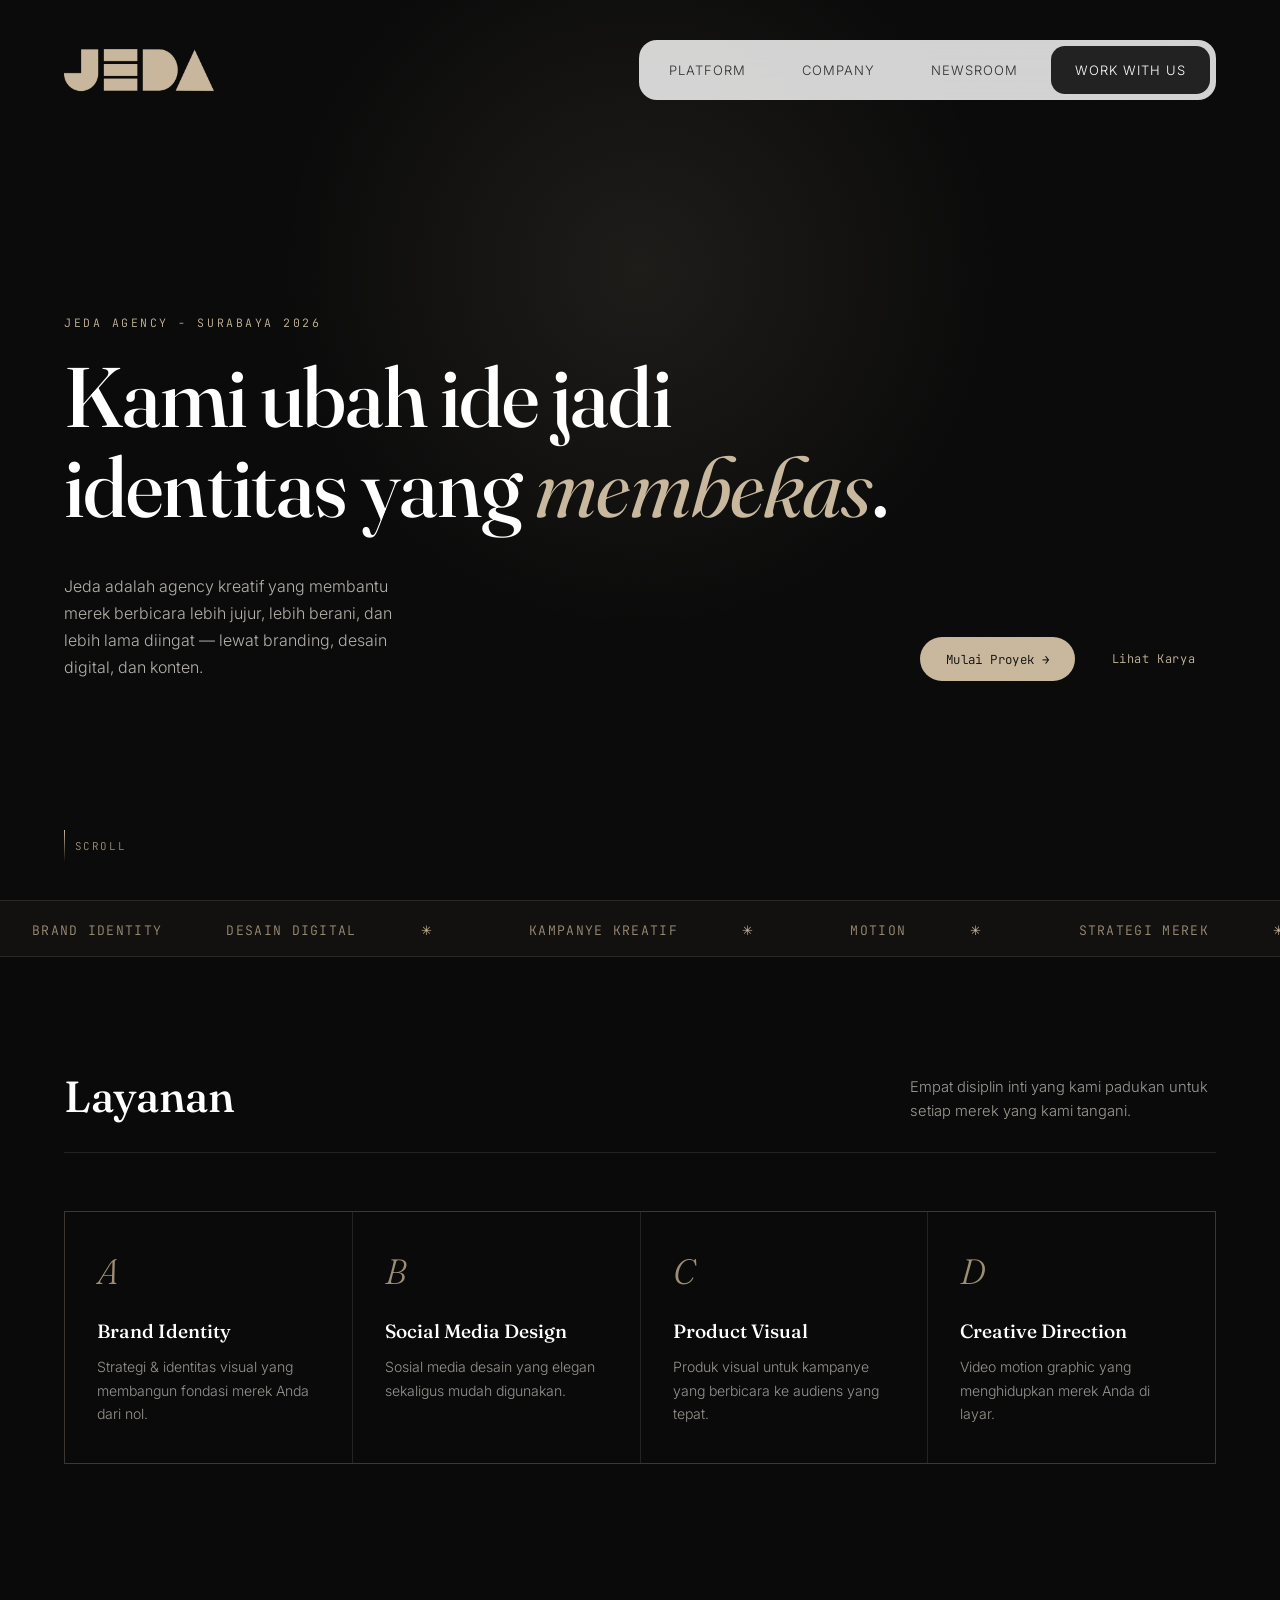
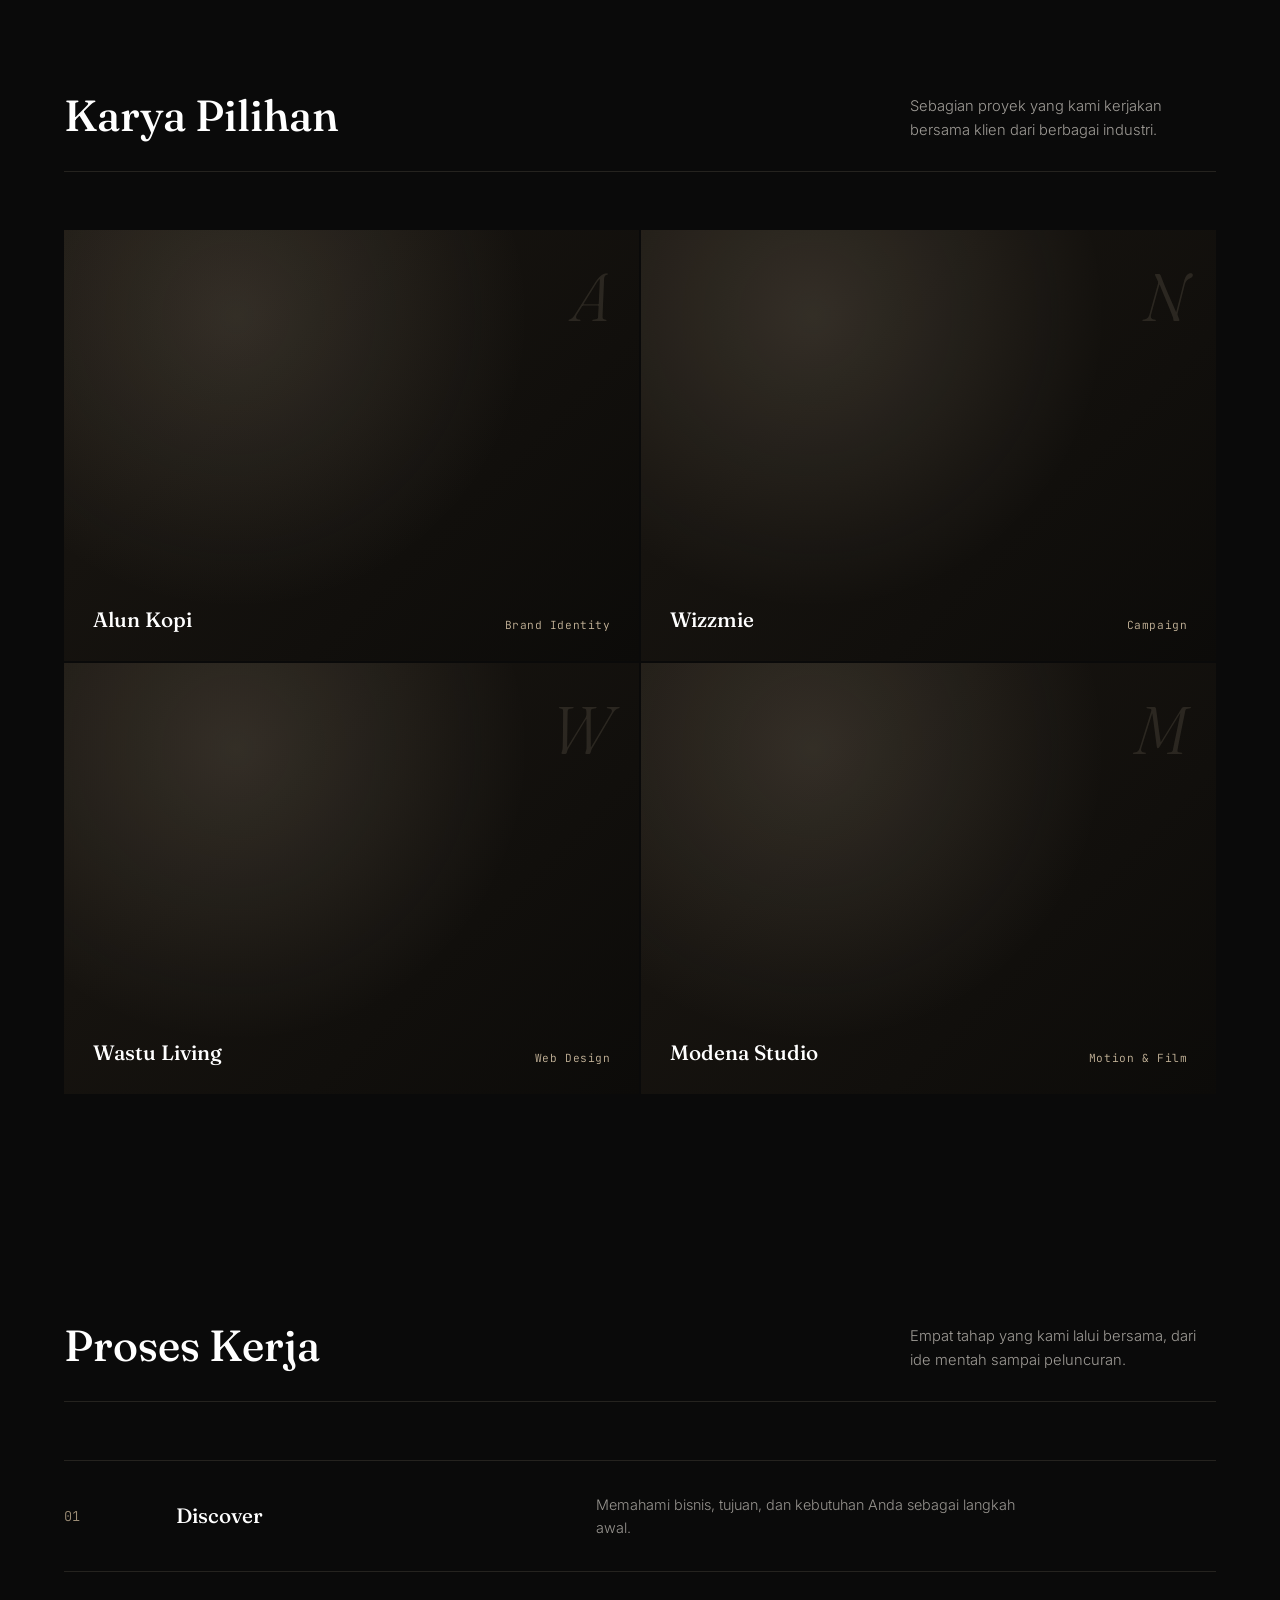
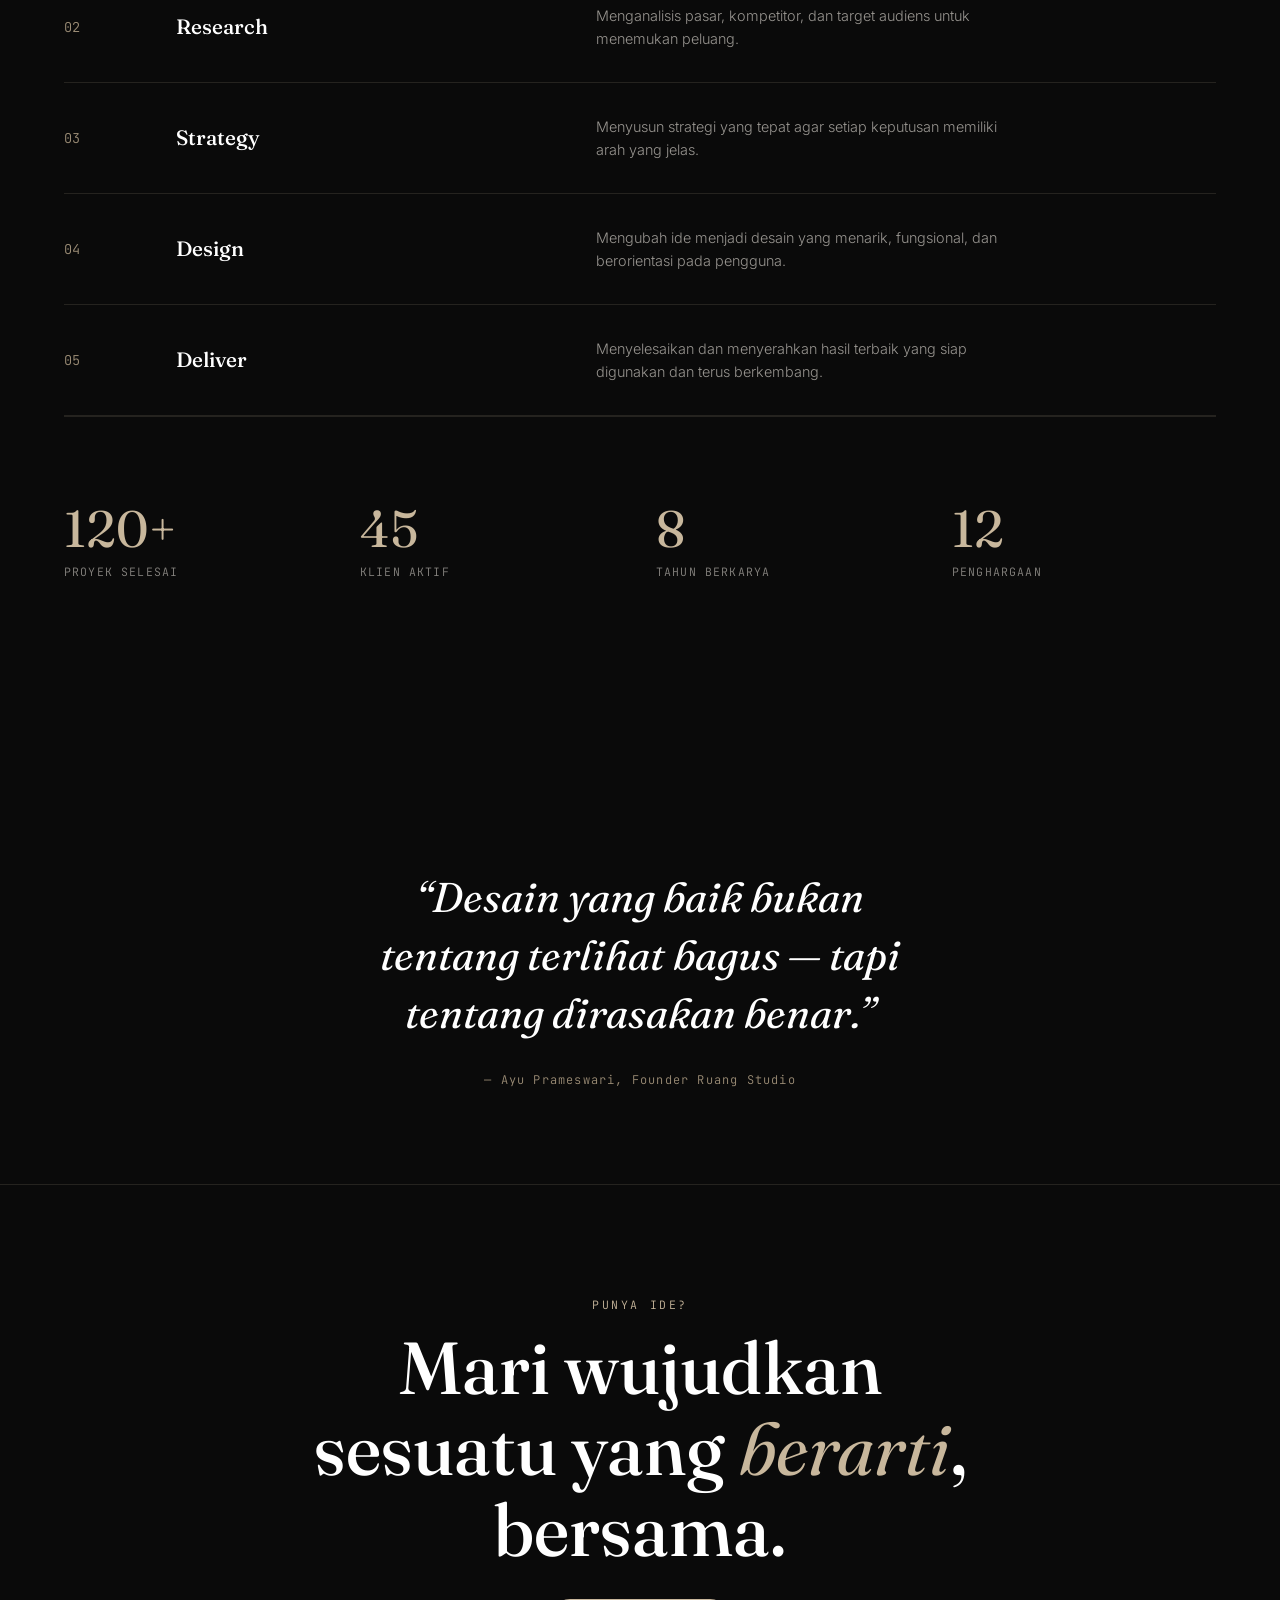
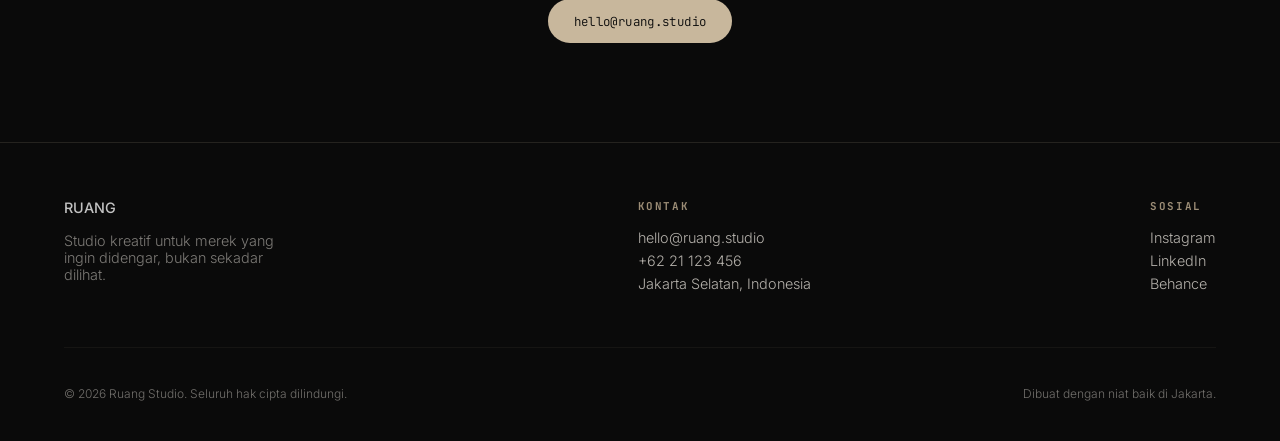
==== index.html @ 32dd59bb "mengubah dan menambahkan bagian proses kerja" ====
<!DOCTYPE html>
<html lang="id">
<head>
<meta charset="UTF-8">
<meta name="viewport" content="width=device-width, initial-scale=1.0">
<title>Jeda Agency</title>
<link rel="preconnect" href="https://fonts.googleapis.com">
<link rel="preconnect" href="https://fonts.gstatic.com" crossorigin>
<link href="https://fonts.googleapis.com/css2?family=Fraunces:ital,opsz,wght@0,9..144,300;0,9..144,400;0,9..144,500;0,9..144,600;1,9..144,400;1,9..144,500&family=Inter:wght@300;400;500;600&family=JetBrains+Mono:wght@400;500&display=swap" rel="stylesheet">
<link rel="stylesheet" href="style.css">
</head>
<body>

<svg class="grain" width="100%" height="100%">
  <filter id="noise">
    <feTurbulence type="fractalNoise" baseFrequency="0.85" numOctaves="2" stitchTiles="stitch"/>
  </filter>
  <rect width="100%" height="100%" filter="url(#noise)"/>
</svg>

<header class="header">

  <div class="container">
    <a href="#" class="logo">
        <img src="assets/logo/logo-jeda.png" alt="">
    </a>
    <nav class="navbar">
        <ul>
            <li><a href="#">Platform</a></li>
            <li><a href="#">Company</a></li>
            <li><a href="#">Newsroom</a></li>
            <li>
                <a href="#" class="btn-dark">
                    Work With Us
                </a>
            </li>
        </ul>
    </nav>
  </div>

</header>

<section class="hero" id="hero">
  <div class="spotlight" id="spotlight"></div>
  <div class="hero-inner">
    <div class="eyebrow">Jeda Agency - Surabaya 2026</div>
    <h1>Kami ubah ide jadi identitas yang <em>membekas</em>.</h1>
    <div class="hero-sub">
      <p>Jeda adalah agency kreatif yang membantu merek berbicara lebih jujur, lebih berani, dan lebih lama diingat — lewat branding, desain digital, dan konten.</p>
      <div class="hero-cta">
        <a href="#kontak" class="btn-solid">Mulai Proyek →</a>
        <a href="#karya" class="btn">Lihat Karya</a>
      </div>
    </div>
  </div>
  <div class="scroll-cue"><div class="bar"></div>SCROLL</div>
</section>

<div class="marquee-strip">
  <div class="marquee-track">
    <span>BRAND IDENTITY <span>DESAIN DIGITAL</span> <span>KAMPANYE KREATIF</span> <span>MOTION</span> <span>STRATEGI MEREK</span></span>
    <span>BRAND IDENTITY <span>DESAIN DIGITAL</span> <span>KAMPANYE KREATIF</span> <span>MOTION</span> <span>STRATEGI MEREK</span></span>
  </div>
</div>

<section id="layanan">
  <div class="section-head">
    <h2>Layanan</h2>
    <p>Empat disiplin inti yang kami padukan untuk setiap merek yang kami tangani.</p>
  </div>
  <div class="services-grid">
    <div class="service-card">
      <span class="service-letter">A</span>
      <h3>Brand Identity</h3>
      <p>Strategi & identitas visual yang membangun fondasi merek Anda dari nol.</p>
    </div>
    <div class="service-card">
      <span class="service-letter">B</span>
      <h3>Social Media Design</h3>
      <p>Sosial media desain yang elegan sekaligus mudah digunakan.</p>
    </div>
    <div class="service-card">
      <span class="service-letter">C</span>
      <h3>Product Visual</h3>
      <p>Produk visual untuk kampanye yang berbicara ke audiens yang tepat.</p>
    </div>
    <div class="service-card">
      <span class="service-letter">D</span>
      <h3>Creative Direction</h3>
      <p>Video motion graphic yang menghidupkan merek Anda di layar.</p>
    </div>
  </div>
</section>

<section id="karya">
  <div class="section-head">
    <h2>Karya Pilihan</h2>
    <p>Sebagian proyek yang kami kerjakan bersama klien dari berbagai industri.</p>
  </div>
  <div class="work-grid">
    <div class="work-card">
      <div class="tex"></div>
      <span class="glyph">A</span>
      <div class="work-meta"><h3>Alun Kopi</h3><span>Brand Identity</span></div>
    </div>
    <div class="work-card">
      <div class="tex"></div>
      <span class="glyph">N</span>
      <div class="work-meta"><h3>Wizzmie</h3><span>Campaign</span></div>
    </div>
    <div class="work-card">
      <div class="tex"></div>
      <span class="glyph">W</span>
      <div class="work-meta"><h3>Wastu Living</h3><span>Web Design</span></div>
    </div>
    <div class="work-card">
      <div class="tex"></div>
      <span class="glyph">M</span>
      <div class="work-meta"><h3>Modena Studio</h3><span>Motion & Film</span></div>
    </div>
  </div>
</section>

<section id="proses">
  <div class="section-head">
    <h2>Proses Kerja</h2>
    <p>Empat tahap yang kami lalui bersama, dari ide mentah sampai peluncuran.</p>
  </div>
  <div class="process-list">
    <div class="process-row">
      <div class="process-num">01</div>
      <h3>Discover</h3>
      <p>Memahami bisnis, tujuan, dan kebutuhan Anda sebagai langkah awal.</p>
    </div>
    <div class="process-row">
      <div class="process-num">02</div>
      <h3>Research</h3>
      <p>Menganalisis pasar, kompetitor, dan target audiens untuk menemukan peluang.</p>
    </div>
    <div class="process-row">
      <div class="process-num">03</div>
      <h3>Strategy</h3>
      <p>Menyusun strategi yang tepat agar setiap keputusan memiliki arah yang jelas.</p>
    </div>
    <div class="process-row">
      <div class="process-num">04</div>
      <h3>Design</h3>
      <p>Mengubah ide menjadi desain yang menarik, fungsional, dan berorientasi pada pengguna.</p>
    </div>
    <div class="process-row">
      <div class="process-num">05</div>
      <h3>Deliver</h3>
      <p>Menyelesaikan dan menyerahkan hasil terbaik yang siap digunakan dan terus berkembang.</p>
    </div>
  </div>
  <div class="stats">
    <div class="stat"><h4>120+</h4><span>Proyek Selesai</span></div>
    <div class="stat"><h4>45</h4><span>Klien Aktif</span></div>
    <div class="stat"><h4>8</h4><span>Tahun Berkarya</span></div>
    <div class="stat"><h4>12</h4><span>Penghargaan</span></div>
  </div>
</section>

<div class="quote">
  <blockquote>“Desain yang baik bukan tentang terlihat bagus — tapi tentang dirasakan benar.”</blockquote>
  <cite>— Ayu Prameswari, Founder Ruang Studio</cite>
</div>

<div class="cta-block" id="kontak">
  <div class="eyebrow">Punya Ide?</div>
  <h2>Mari wujudkan sesuatu yang <em>berarti</em>, bersama.</h2>
  <a href="mailto:hello@ruang.studio" class="btn-solid">hello@ruang.studio</a>
</div>

<footer>
  <div class="footer-col">
    <a href="#" class="logo" style="margin-bottom:1rem;">RUANG</a>
    <p style="opacity:0.5;max-width:26ch;">Studio kreatif untuk merek yang ingin didengar, bukan sekadar dilihat.</p>
  </div>
  <div class="footer-col">
    <h5>Kontak</h5>
    <a href="mailto:hello@ruang.studio">hello@ruang.studio</a>
    <a href="tel:+6221123456">+62 21 123 456</a>
    <p>Jakarta Selatan, Indonesia</p>
  </div>
  <div class="footer-col">
    <h5>Sosial</h5>
    <a href="#">Instagram</a>
    <a href="#">LinkedIn</a>
    <a href="#">Behance</a>
  </div>
  <div class="footer-bottom">
    <span>© 2026 Ruang Studio. Seluruh hak cipta dilindungi.</span>
    <span>Dibuat dengan niat baik di Jakarta.</span>
  </div>
</footer>

<script src="script.js"></script>
</body>
</html>
---- style.css ----
:root{
  --black:#0A0A0A;
  --black-soft:#131110;
  --black-card:#17140f;
  --white:#FFFFFF;
  --cream:#EDE8E0;
  --tan:#C8B79C;
  --tan-dim:#9c8d76;
  --line: rgba(200,183,156,0.14);
}
*{margin:0;padding:0;box-sizing:border-box;}
html{scroll-behavior:smooth;}
body{
  background:var(--black);
  color:var(--cream);
  font-family:'Inter',sans-serif;
  font-weight:300;
  overflow-x:hidden;
  cursor:default;
}
::selection{background:var(--tan);color:var(--black);}

.eyebrow{
  font-family:'JetBrains Mono',monospace;
  font-size:0.72rem;
  letter-spacing:0.22em;
  text-transform:uppercase;
  color:var(--tan);
}
em{
  font-family:'Fraunces',serif;
  font-style:italic;
  font-weight:400;
  color:var(--tan);
}
a{color:inherit;text-decoration:none;}
img,svg{display:block;}

/* grain overlay */
.grain{
  position:fixed;inset:0;
  z-index:200;
  pointer-events:none;
  opacity:0.05;
  mix-blend-mode:overlay;
}

/* NAV */
.header{
    width: 100%;
    height: 90px;
    display:flex;
    position:fixed;
    top:25px;
    left:0;
    right:0;
    justify-content:space-between;
    align-items:center;
    z-index:999;

    transition: all .3s ease;
}

.header.scrolled{
  background: rgba(15, 15, 15, 0.35);

  backdrop-filter: blur(20px);
  -webkit-backdrop-filter: blur(20px);

  border: 1px solid rgba(255, 255, 255, .08);

  box-shadow: 0 10px 40px rgba(0, 0, 0, .25);

  border-radius: 20px;
}

.container {
  width: 90%;
  max-width: 1500px;
  margin: auto;
  display: flex;
  justify-content: space-between;
  align-items: center;
}

.logo{

    display:flex;

    align-items:center;

    gap:12px;

    color:white;

    font-size:28px;

    font-weight:500;
} 

.logo img{
  width: 150px;
  height: auto;
  object-fit: contain;
  display: block;
}

.navbar{
    background:rgba(255,255,255,.82);
    backdrop-filter:blur(18px);
    border-radius:18px;
    padding:6px;
}

.navbar ul{
    display:flex;
    align-items:center;
    gap:8px;
    list-style:none;

}

.navbar a{

    display:block;

    padding:16px 24px;

    color:#2f2f2f;

    font-size:13px;

    text-transform:uppercase;

    letter-spacing:.08em;

    border-radius:14px;

    transition:.35s;

}

.navbar a:hover{

    background:rgba(0,0,0,.05);

}

.logo .mark{
  width:20px;height:20px;
  transition:transform 0.6s cubic-bezier(.2,.9,.2,1);
}
.logo:hover .mark{transform:rotate(135deg);}


.btn{
  font-family:'JetBrains Mono',monospace;
  font-size:0.75rem;
  letter-spacing:0.05em;
  color:var(--tan);
  padding:0.7rem 1.3rem;
  border-radius:100px;
  transition:all 0.35s ease;
  white-space:nowrap;
  display:inline-block;
}
.btn:hover{
  background:var(--tan);
  color:var(--black);
  border-color:var(--tan);
}
.menu-toggle{display:none;}

.btn-dark{

    background:#222;

    color:white !important;

    padding:16px 28px;

}

.btn-dark:hover{

    background:#000;

}

/* HERO */
.hero{
  position:relative;
  min-height:100vh;
  display:flex;
  flex-direction:column;
  justify-content:center;
  padding:10rem clamp(1.5rem,5vw,4rem) 4rem;
  overflow:hidden;
}
.spotlight{
  position:absolute;inset:0;
  pointer-events:none;
  background:radial-gradient(600px circle at var(--x,50%) var(--y,30%), rgba(200,183,156,0.10), transparent 60%);
  transition:background 0.15s ease-out;
  z-index:0;
}
.hero-inner{position:relative;z-index:1;max-width:1200px;}
.hero h1{
  font-family:'Fraunces',serif;
  font-weight:500;
  font-size:clamp(2.6rem,6.6vw,5.6rem);
  line-height:1.06;
  color:var(--white);
  max-width:16ch;
  letter-spacing:-0.01em;
  margin-top:1.4rem;
}
.hero-sub{
  display:flex;
  justify-content:space-between;
  align-items:flex-end;
  gap:3rem;
  margin-top:2.6rem;
  max-width:1200px;
  flex-wrap:wrap;
}
.hero-sub p{
  max-width:34ch;
  font-size:1rem;
  line-height:1.7;
  color:var(--cream);
  opacity:0.75;
}
.hero-cta{
  display:flex;gap:1rem;flex-shrink:0;
  align-items:center;
}
.btn-solid{
  font-family:'JetBrains Mono',monospace;
  font-size:0.78rem;
  background:var(--tan);
  color:var(--black);
  padding:0.85rem 1.6rem;
  border-radius:100px;
  letter-spacing:0.03em;
  transition:transform 0.3s ease, background 0.3s ease;
}
.btn-solid:hover{transform:translateY(-2px);background:var(--white);}
.scroll-cue{
  position:absolute;
  bottom:2.4rem;left:clamp(1.5rem,5vw,4rem);
  display:flex;align-items:center;gap:0.6rem;
  font-family:'JetBrains Mono',monospace;
  font-size:0.68rem;
  letter-spacing:0.15em;
  color:var(--tan-dim);
  z-index:1;
}
.scroll-cue .bar{
  width:1px;height:32px;
  background:linear-gradient(to bottom, var(--tan), transparent);
  animation:pulse 2s ease-in-out infinite;
}
@keyframes pulse{0%,100%{opacity:0.3;}50%{opacity:1;}}

/* MARQUEE */
.marquee-strip{
  border-top:1px solid var(--line);
  border-bottom:1px solid var(--line);
  padding:1.1rem 0;
  overflow:hidden;
  white-space:nowrap;
  background:var(--black-soft);
}
.marquee-track{
  display:inline-flex;
  animation:scroll 32s linear infinite;
}
.marquee-track span{
  font-family:'JetBrains Mono',monospace;
  font-size:0.82rem;
  letter-spacing:0.1em;
  color:var(--tan-dim);
  padding:0 2rem;
  display:flex;align-items:center;gap:2rem;
}
.marquee-track span::after{content:'✳';color:var(--tan);margin-left:2rem;}
@keyframes scroll{
  from{transform:translateX(0);}
  to{transform:translateX(-50%);}
}

/* SECTION SHELL */
section{
  padding:7rem clamp(1.5rem,5vw,4rem);
  max-width:1400px;
  margin:0 auto;
}
.section-head{
  display:flex;
  justify-content:space-between;
  align-items:flex-end;
  gap:2rem;
  margin-bottom:3.6rem;
  flex-wrap:wrap;
  border-bottom:1px solid var(--line);
  padding-bottom:1.8rem;
}
.section-head h2{
  font-family:'Fraunces',serif;
  font-weight:500;
  font-size:clamp(1.9rem,3.4vw,2.8rem);
  color:var(--white);
}
.section-head p{
  max-width:34ch;
  font-size:0.92rem;
  line-height:1.6;
  opacity:0.65;
}

/* SERVICES */
.services-grid{
  display:grid;
  grid-template-columns:repeat(4,1fr);
  gap:1px;
  background:var(--line);
  border:1px solid var(--line);
}
.service-card{
  background:var(--black);
  padding:2.4rem 2rem;
  transition:background 0.4s ease;
  position:relative;
}
.service-card:hover{background:var(--black-card);}
.service-letter{
  font-family:'Fraunces',serif;
  font-style:italic;
  font-size:2.2rem;
  color:var(--tan-dim);
  margin-bottom:1.6rem;
  display:block;
}
.service-card h3{
  font-family:'Fraunces',serif;
  font-weight:500;
  font-size:1.2rem;
  color:var(--white);
  margin-bottom:0.8rem;
}
.service-card p{
  font-size:0.88rem;
  line-height:1.65;
  opacity:0.62;
}

/* WORK */
.work-grid{
  display:grid;
  grid-template-columns:repeat(2,1fr);
  gap:1.6px;
}
.work-card{
  position:relative;
  aspect-ratio:4/3;
  overflow:hidden;
  background:var(--black-card);
  display:flex;
  align-items:flex-end;
  padding:1.8rem;
  isolation:isolate;
}
.work-card .tex{
  position:absolute;inset:0;
  background:
    radial-gradient(circle at 30% 20%, rgba(200,183,156,0.16), transparent 55%),
    linear-gradient(135deg, #1b1712, #0c0b09);
  transition:transform 0.7s cubic-bezier(.2,.9,.2,1);
  z-index:-1;
}
.work-card:hover .tex{transform:scale(1.06);}
.work-card .glyph{
  position:absolute;
  top:1.6rem;right:1.8rem;
  font-family:'Fraunces',serif;
  font-style:italic;
  font-size:4.2rem;
  color:rgba(200,183,156,0.14);
  z-index:-1;
}
.work-meta{
  display:flex;
  justify-content:space-between;
  align-items:flex-end;
  width:100%;
}
.work-meta h3{
  font-family:'Fraunces',serif;
  font-weight:500;
  font-size:1.3rem;
  color:var(--white);
}
.work-meta span{
  font-family:'JetBrains Mono',monospace;
  font-size:0.7rem;
  color:var(--tan);
  letter-spacing:0.05em;
}

/* PROCESS */
.process-list{
  display:flex;
  flex-direction:column;
}
.process-row{
  display:grid;
  grid-template-columns:80px 1fr 1.6fr;
  gap:2rem;
  align-items:center;
  padding:2rem 0;
  border-bottom:1px solid var(--line);
  transition:padding-left 0.4s ease;
}
.process-row:hover{padding-left:0.8rem;}
.process-row:first-child{border-top:1px solid var(--line);}
.process-num{
  font-family:'JetBrains Mono',monospace;
  color:var(--tan-dim);
  font-size:0.85rem;
}
.process-row h3{
  font-family:'Fraunces',serif;
  font-weight:500;
  font-size:1.3rem;
  color:var(--white);
}
.process-row p{
  font-size:0.9rem;
  line-height:1.6;
  opacity:0.62;
  max-width:48ch;
}

/* STATS */
.stats{
  display:grid;
  grid-template-columns:repeat(4,1fr);
  gap:2rem;
  padding-top:5rem;
  padding-bottom:5rem;
  border-top:1px solid var(--line);
}
.stat h4{
  font-family:'Fraunces',serif;
  font-size:clamp(2.2rem,4vw,3.2rem);
  color:var(--tan);
  font-weight:400;
}
.stat span{
  font-family:'JetBrains Mono',monospace;
  font-size:0.72rem;
  letter-spacing:0.1em;
  text-transform:uppercase;
  opacity:0.55;
}

/* QUOTE */
.quote{
  text-align:center;
  padding:6rem clamp(1.5rem,5vw,4rem);
}
.quote blockquote{
  font-family:'Fraunces',serif;
  font-style:italic;
  font-weight:400;
  font-size:clamp(1.6rem,3.4vw,2.6rem);
  line-height:1.4;
  color:var(--white);
  max-width:22ch;
  margin:0 auto 1.6rem;
}
.quote cite{
  font-family:'JetBrains Mono',monospace;
  font-style:normal;
  font-size:0.75rem;
  letter-spacing:0.1em;
  color:var(--tan-dim);
}

/* CTA FOOTER */
.cta-block{
  text-align:center;
  padding:7rem clamp(1.5rem,5vw,4rem);
  border-top:1px solid var(--line);
  border-bottom:1px solid var(--line);
}
.cta-block h2{
  font-family:'Fraunces',serif;
  font-weight:500;
  font-size:clamp(2.4rem,6vw,4.6rem);
  color:var(--white);
  line-height:1.1;
  max-width:16ch;
  margin:1rem auto 2.4rem;
}

footer{
  padding:3.5rem clamp(1.5rem,5vw,4rem) 2.5rem;
  display:flex;
  justify-content:space-between;
  align-items:flex-start;
  flex-wrap:wrap;
  gap:2rem;
}
.footer-col h5{
  font-family:'JetBrains Mono',monospace;
  font-size:0.68rem;
  letter-spacing:0.15em;
  text-transform:uppercase;
  color:var(--tan-dim);
  margin-bottom:1rem;
}
.footer-col p, .footer-col a{
  font-size:0.9rem;
  opacity:0.75;
  display:block;
  margin-bottom:0.4rem;
}
.footer-col a:hover{opacity:1;color:var(--tan);}
.footer-bottom{
  width:100%;
  display:flex;
  justify-content:space-between;
  padding-top:2.4rem;
  margin-top:1rem;
  border-top:1px solid var(--line);
  font-size:0.75rem;
  opacity:0.45;
  flex-wrap:wrap;
  gap:1rem;
}

@media (max-width:900px){
  .services-grid{grid-template-columns:repeat(2,1fr);}
  .work-grid{grid-template-columns:1fr;}
  .stats{grid-template-columns:repeat(2,1fr);row-gap:2.4rem;}
  .process-row{grid-template-columns:50px 1fr;}
  .process-row p{grid-column:1/-1;}
}
@media (max-width:700px){
  nav ul{display:none;}
  .services-grid{grid-template-columns:1fr;}
  .hero-sub{flex-direction:column;align-items:flex-start;}
}

@media (prefers-reduced-motion: reduce){
  *{animation:none !important; transition:none !important;}
}

:focus-visible{
  outline:2px solid var(--tan);
  outline-offset:3px;
}
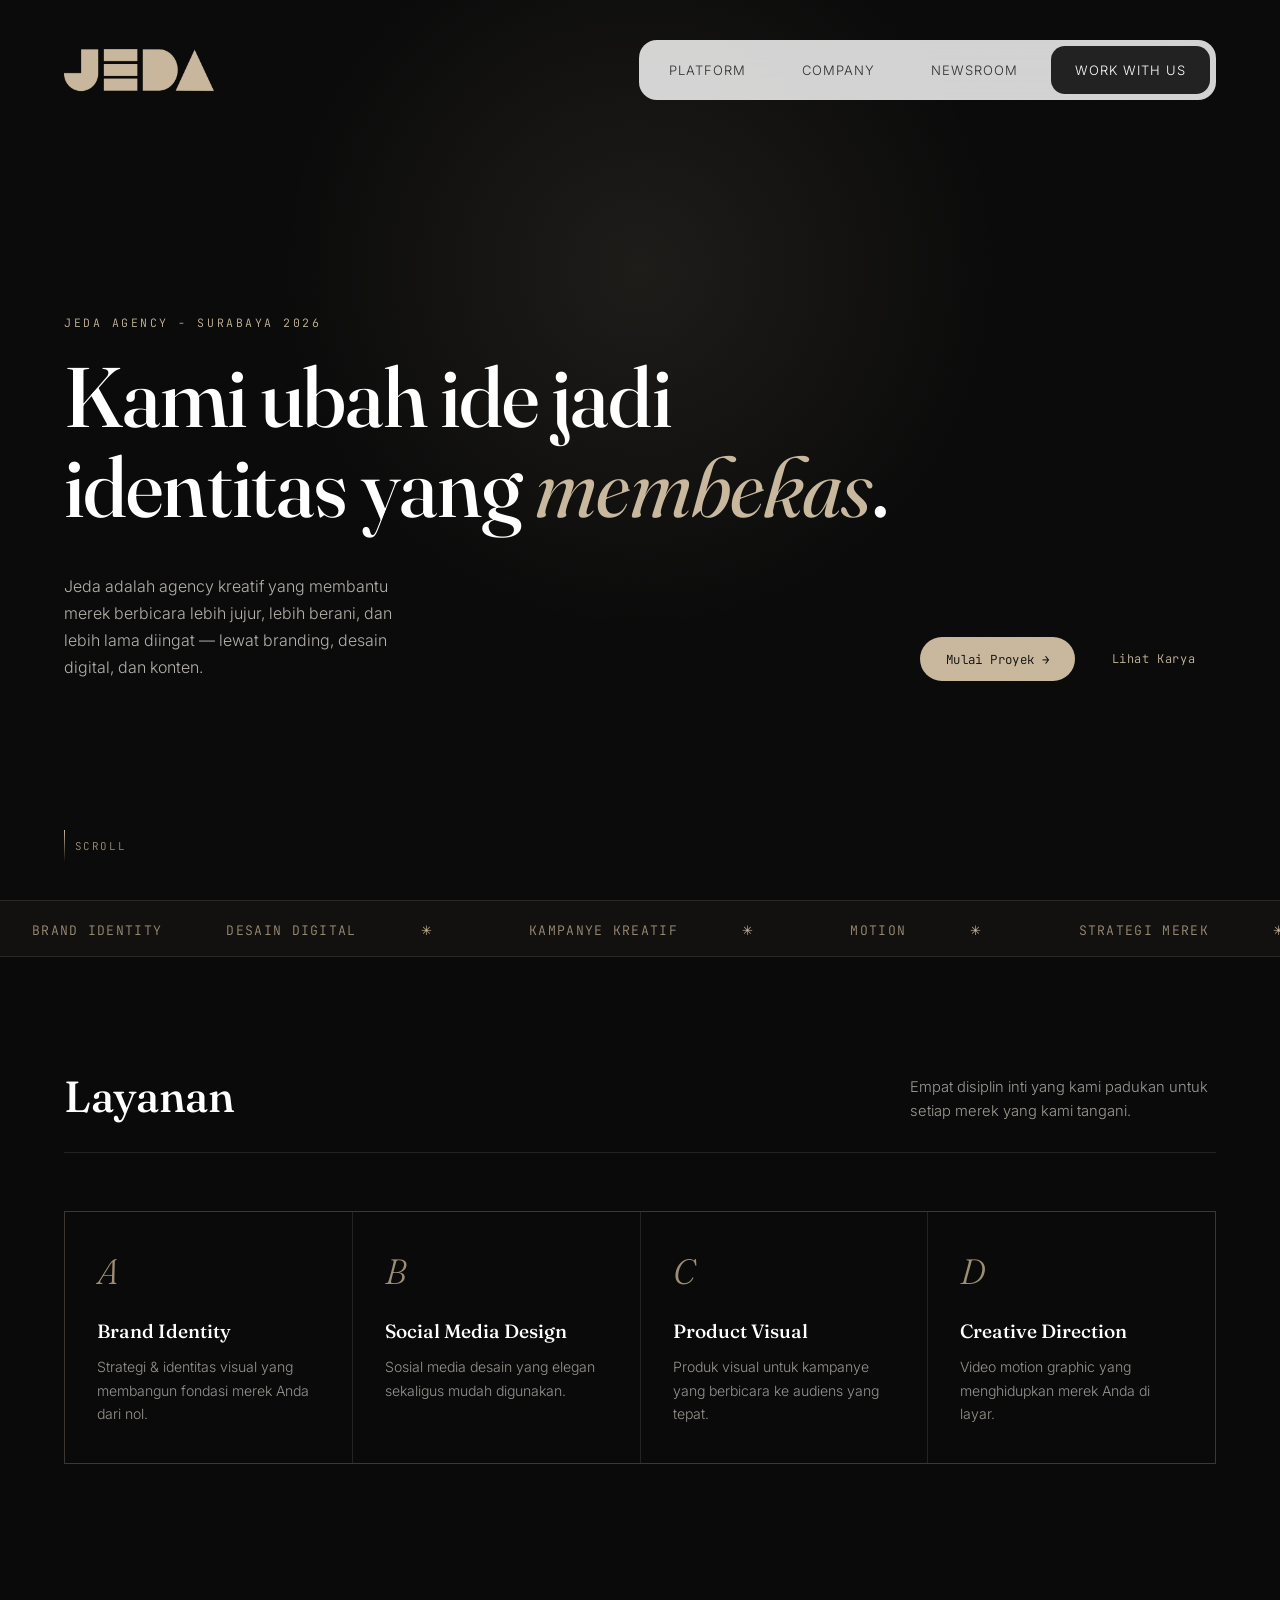
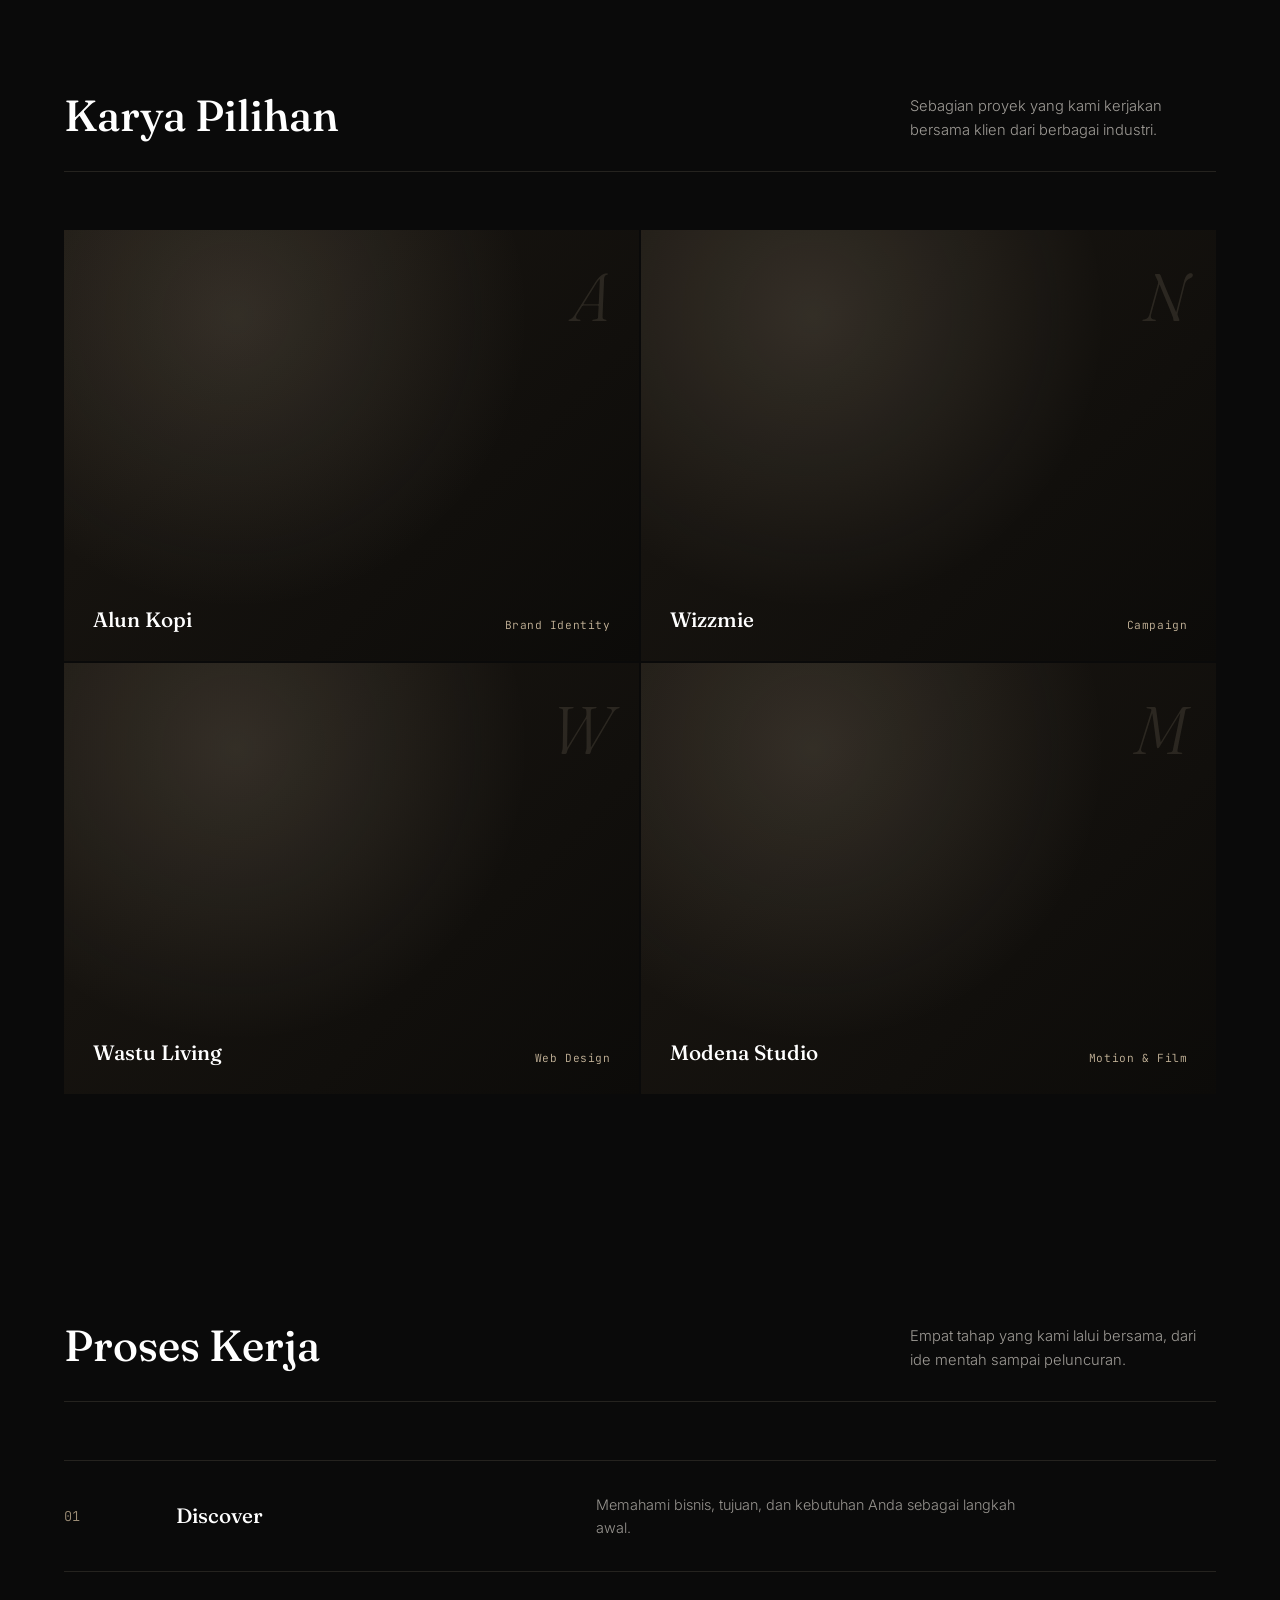
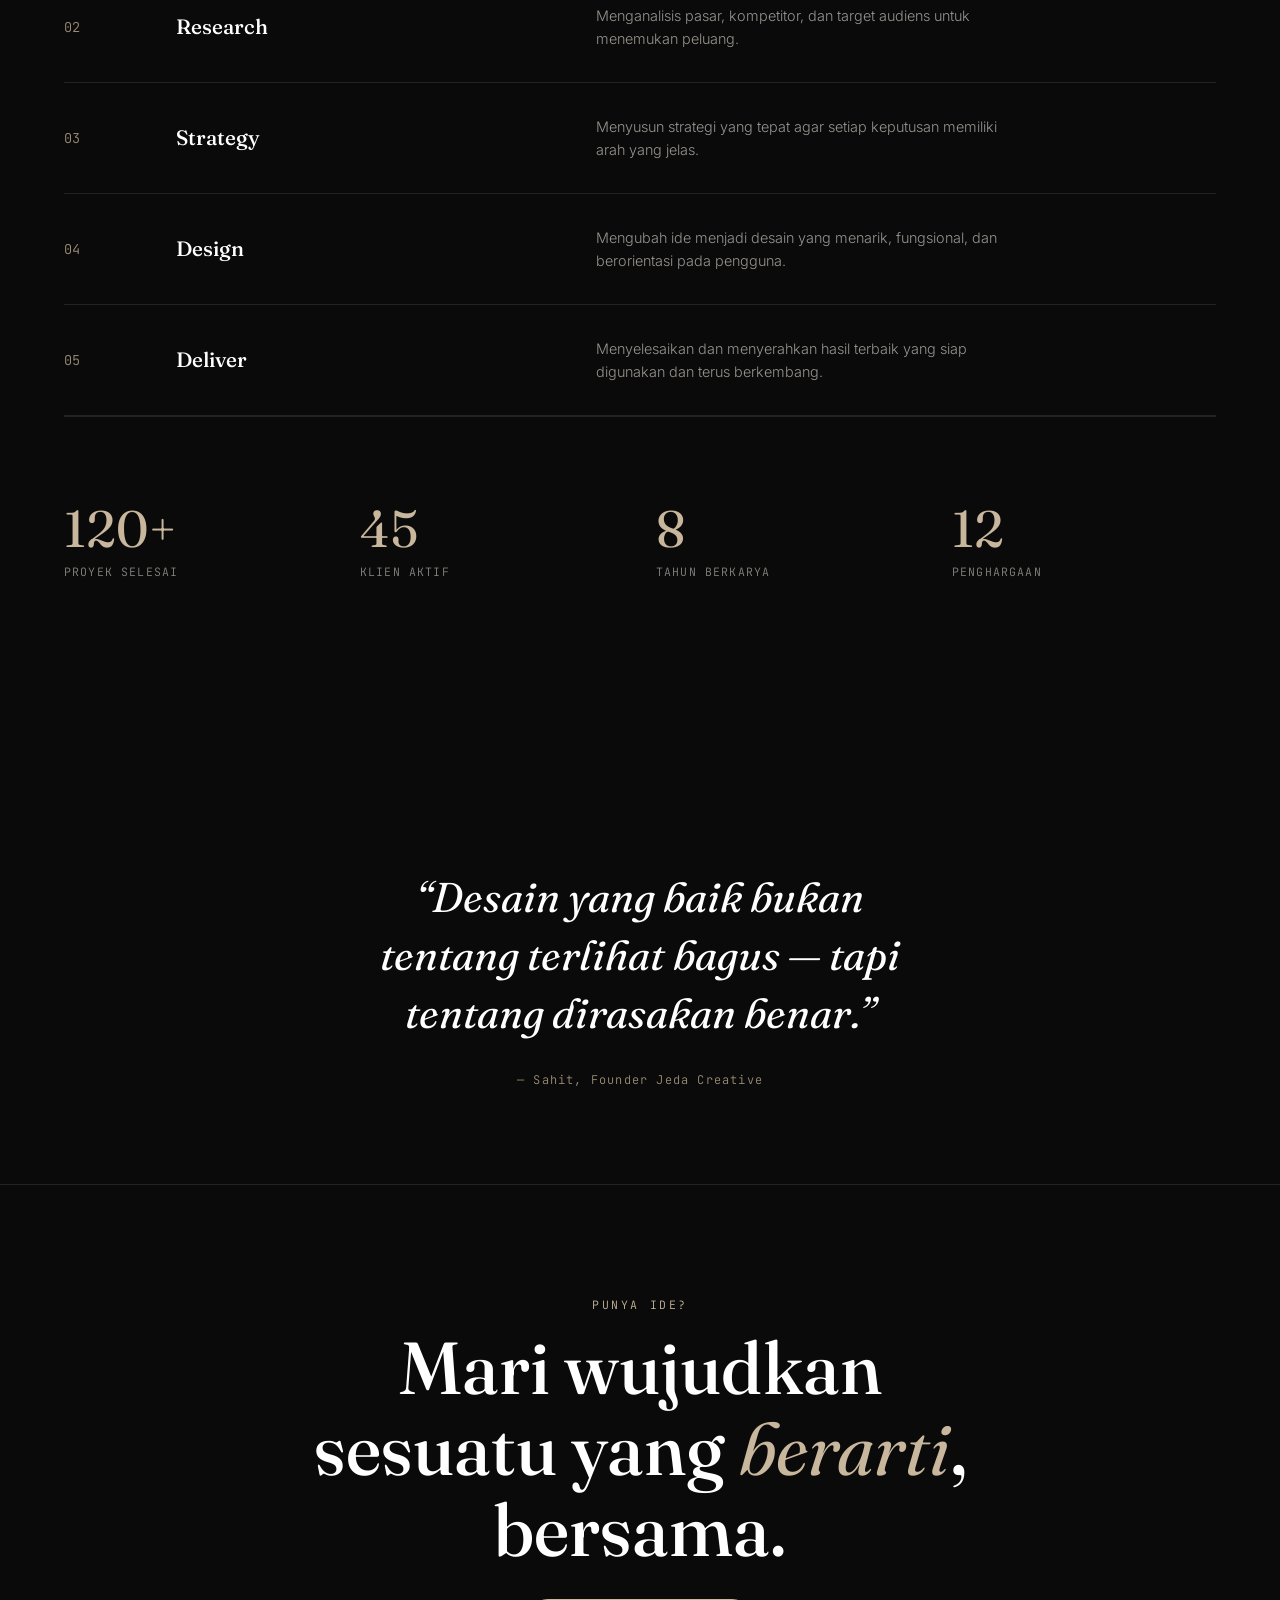
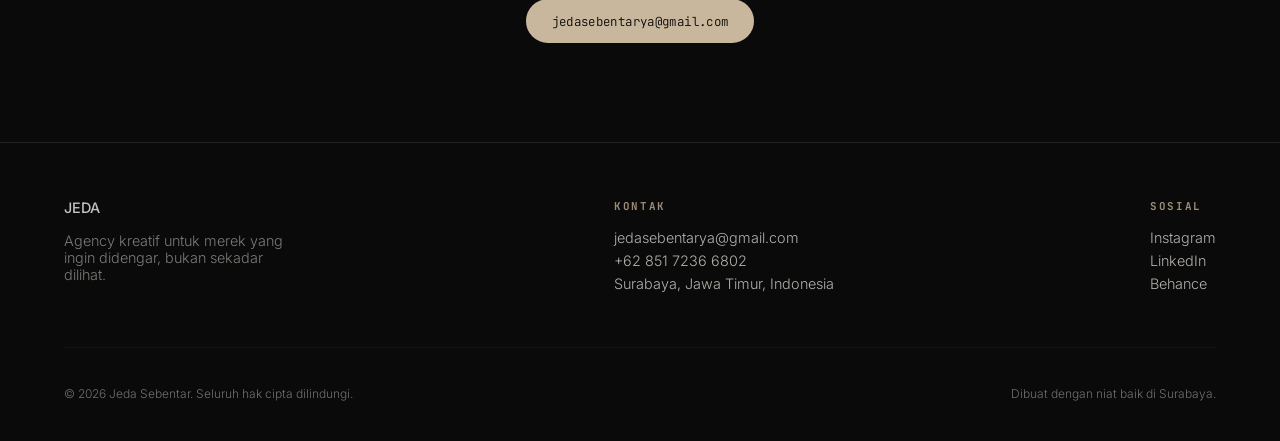
==== commit 1e622230: "mengubah bagian footer (penambahan nomor dan email dna ig)" ====
--- a/index.html
+++ b/index.html
@@ -18,6 +18,7 @@
   <rect width="100%" height="100%" filter="url(#noise)"/>
 </svg>
 
+<!-- ================= HEADER ================= -->
 <header class="header">
 
   <div class="container">
@@ -40,6 +41,7 @@
 
 </header>
 
+<!-- ================= HERO ================= -->
 <section class="hero" id="hero">
   <div class="spotlight" id="spotlight"></div>
   <div class="hero-inner">
@@ -163,35 +165,36 @@
 
 <div class="quote">
   <blockquote>“Desain yang baik bukan tentang terlihat bagus — tapi tentang dirasakan benar.”</blockquote>
-  <cite>— Ayu Prameswari, Founder Ruang Studio</cite>
+  <cite>— Sahit, Founder Jeda Creative</cite>
 </div>
 
 <div class="cta-block" id="kontak">
   <div class="eyebrow">Punya Ide?</div>
   <h2>Mari wujudkan sesuatu yang <em>berarti</em>, bersama.</h2>
-  <a href="mailto:hello@ruang.studio" class="btn-solid">hello@ruang.studio</a>
+  <a href="mailto:jedasebentarya@gmail.com" class="btn-solid">jedasebentarya@gmail.com</a>
 </div>
 
+<!-- ================= FOOTER ================= -->
 <footer>
   <div class="footer-col">
-    <a href="#" class="logo" style="margin-bottom:1rem;">RUANG</a>
-    <p style="opacity:0.5;max-width:26ch;">Studio kreatif untuk merek yang ingin didengar, bukan sekadar dilihat.</p>
+    <a href="#" class="logo" style="margin-bottom:1rem;">JEDA</a>
+    <p style="opacity:0.5;max-width:26ch;">Agency kreatif untuk merek yang ingin didengar, bukan sekadar dilihat.</p>
   </div>
   <div class="footer-col">
     <h5>Kontak</h5>
-    <a href="mailto:hello@ruang.studio">hello@ruang.studio</a>
-    <a href="tel:+6221123456">+62 21 123 456</a>
-    <p>Jakarta Selatan, Indonesia</p>
+    <a href="mailto:jedasebentarya@gmail.com">jedasebentarya@gmail.com</a>
+    <a href="https://wa.me/6281234567890?text=Halo%20Jeda%20Agency,%20saya%20ingin%20berkonsultasi." target="_blank" rel="noopener noreferrer">+62 851 7236 6802</a>
+    <p>Surabaya, Jawa Timur, Indonesia</p>
   </div>
   <div class="footer-col">
     <h5>Sosial</h5>
-    <a href="#">Instagram</a>
+    <a href="https://www.instagram.com/jedasebentar._/" target="_blank">Instagram</a>
     <a href="#">LinkedIn</a>
     <a href="#">Behance</a>
   </div>
   <div class="footer-bottom">
-    <span>© 2026 Ruang Studio. Seluruh hak cipta dilindungi.</span>
-    <span>Dibuat dengan niat baik di Jakarta.</span>
+    <span>© 2026 Jeda Sebentar. Seluruh hak cipta dilindungi.</span>
+    <span>Dibuat dengan niat baik di Surabaya.</span>
   </div>
 </footer>
 
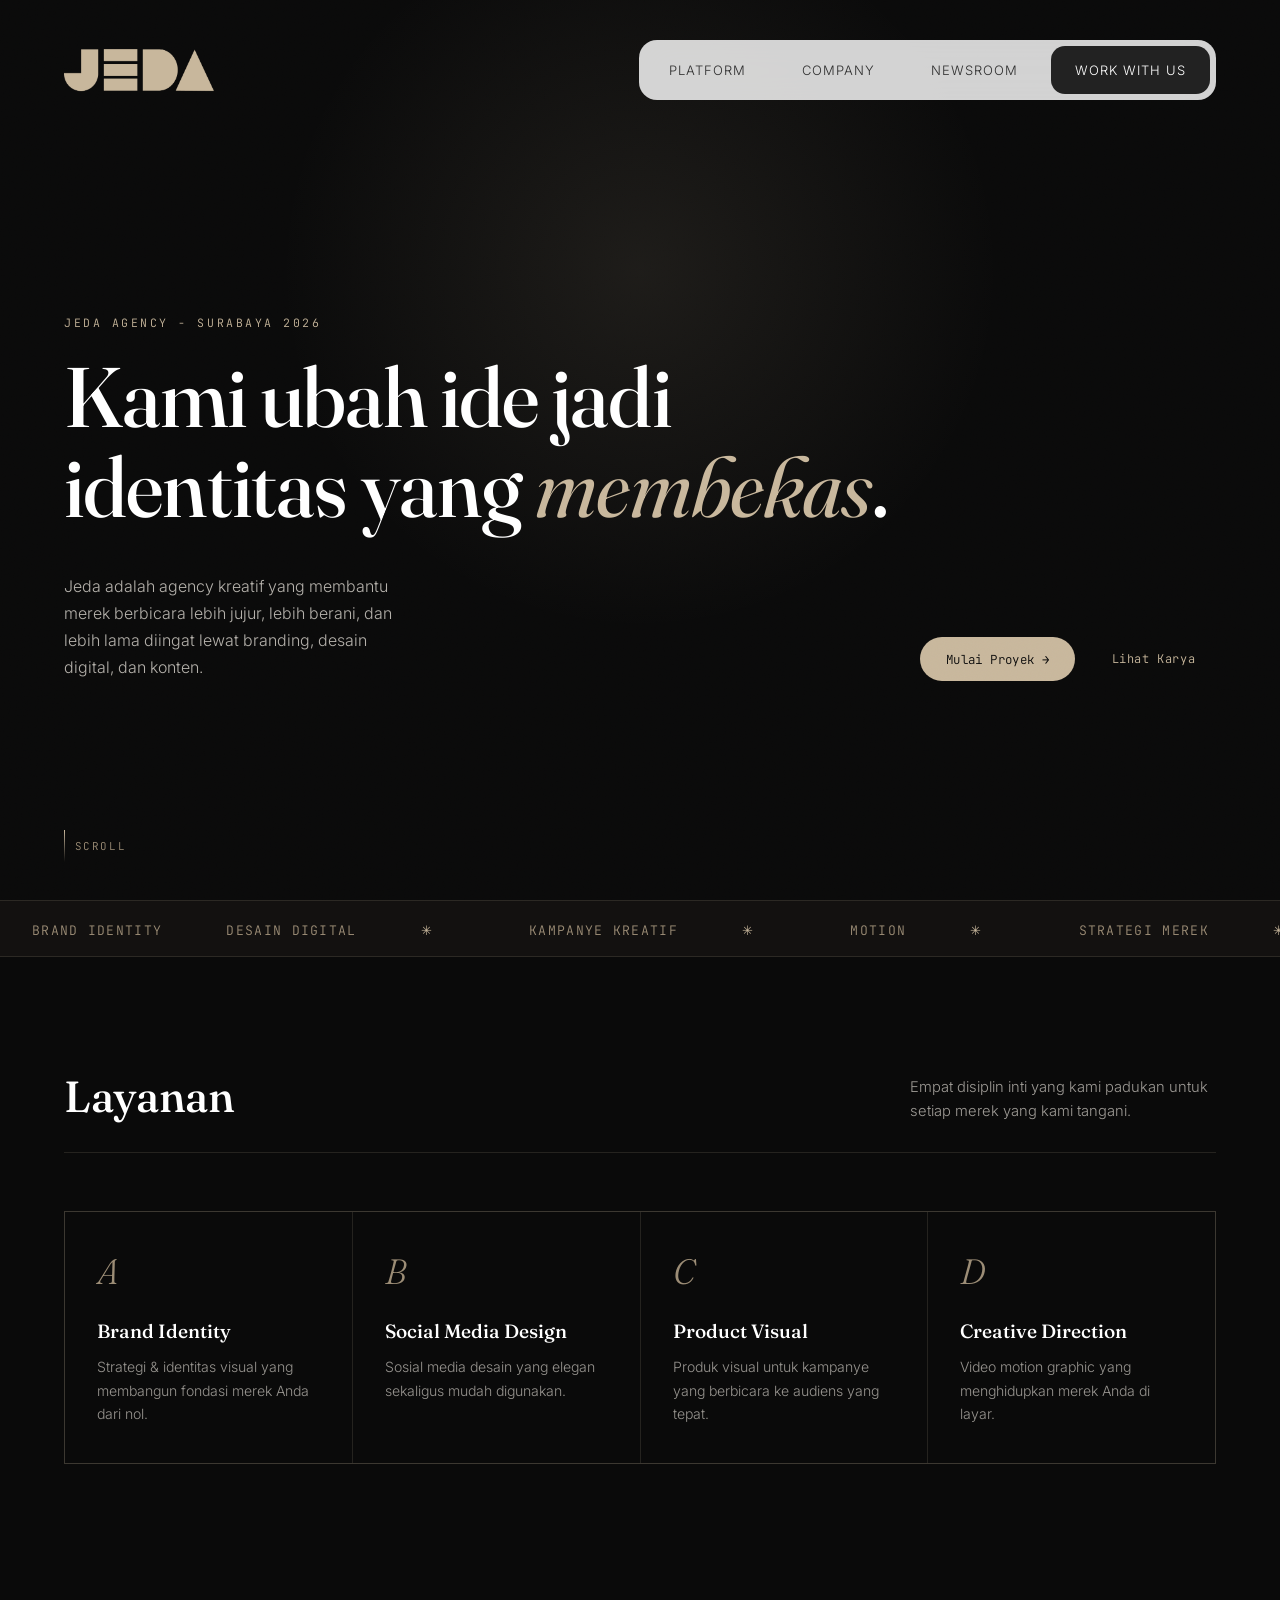
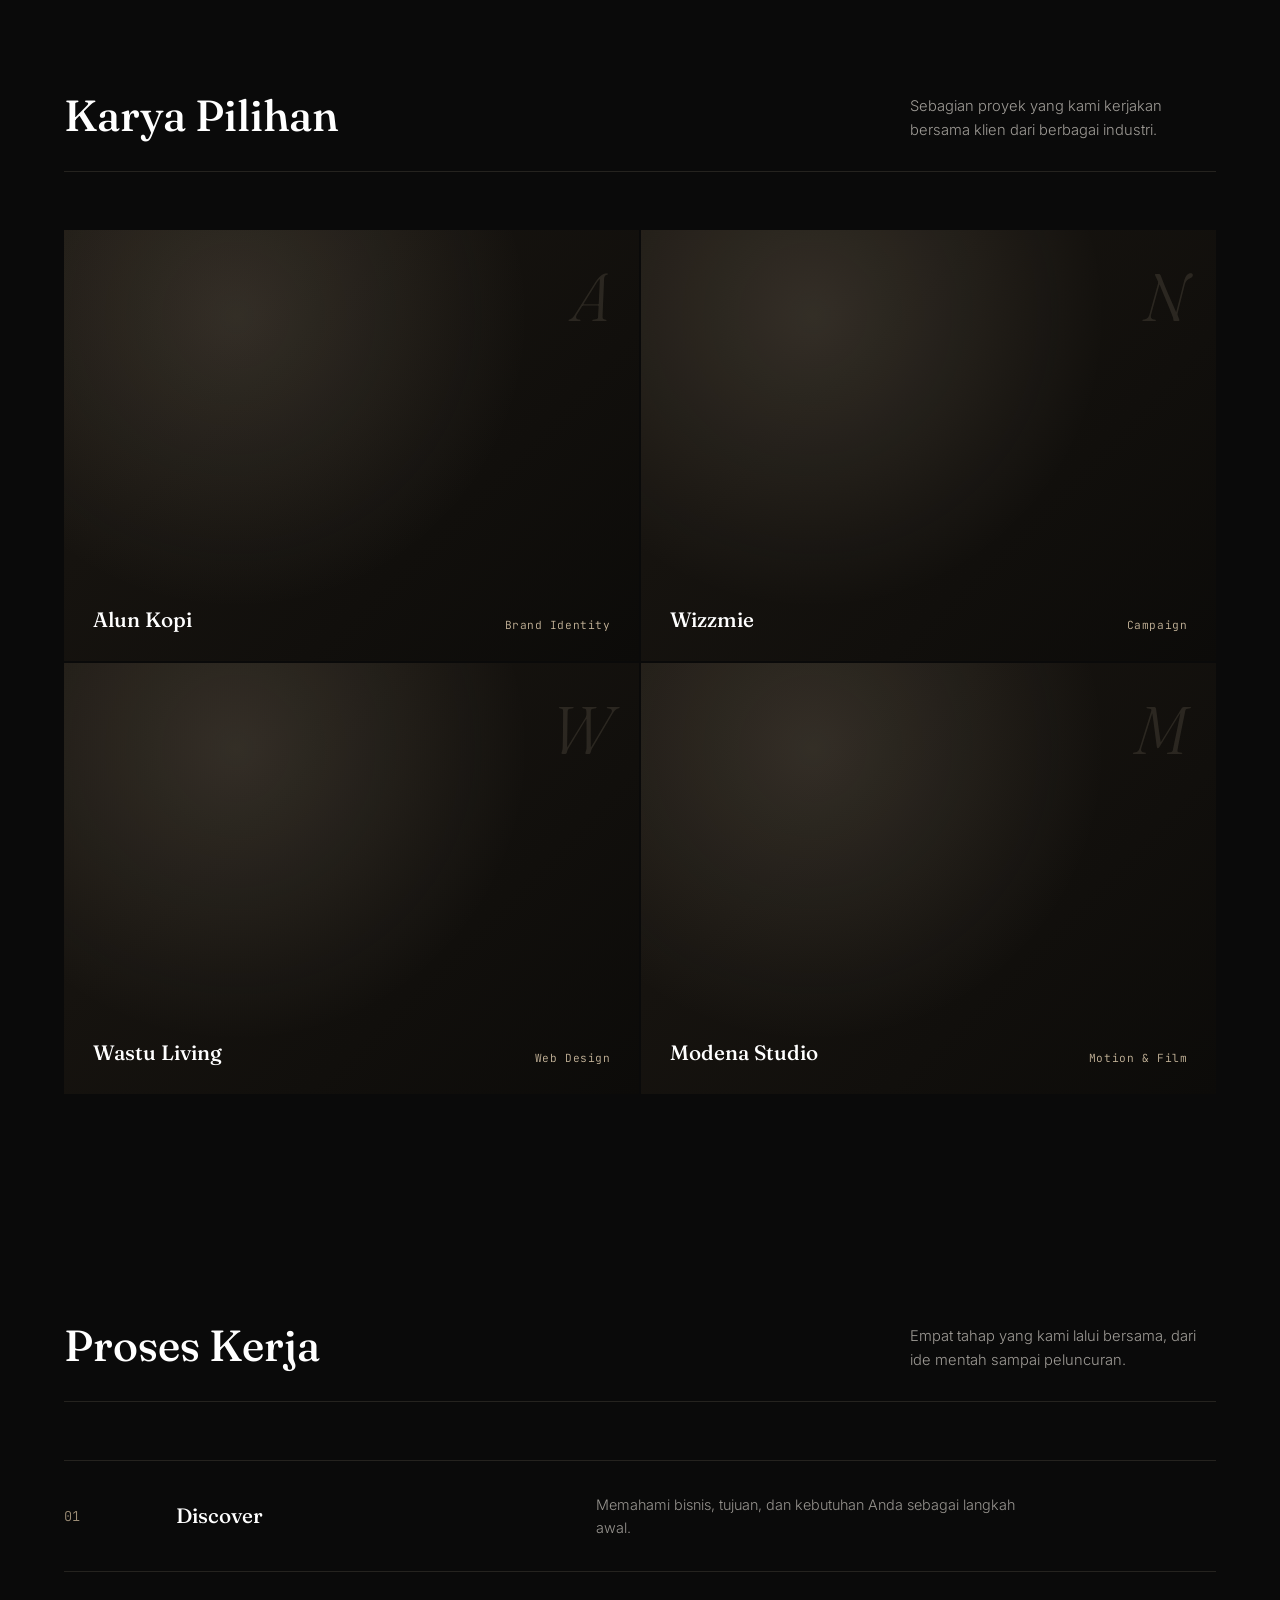
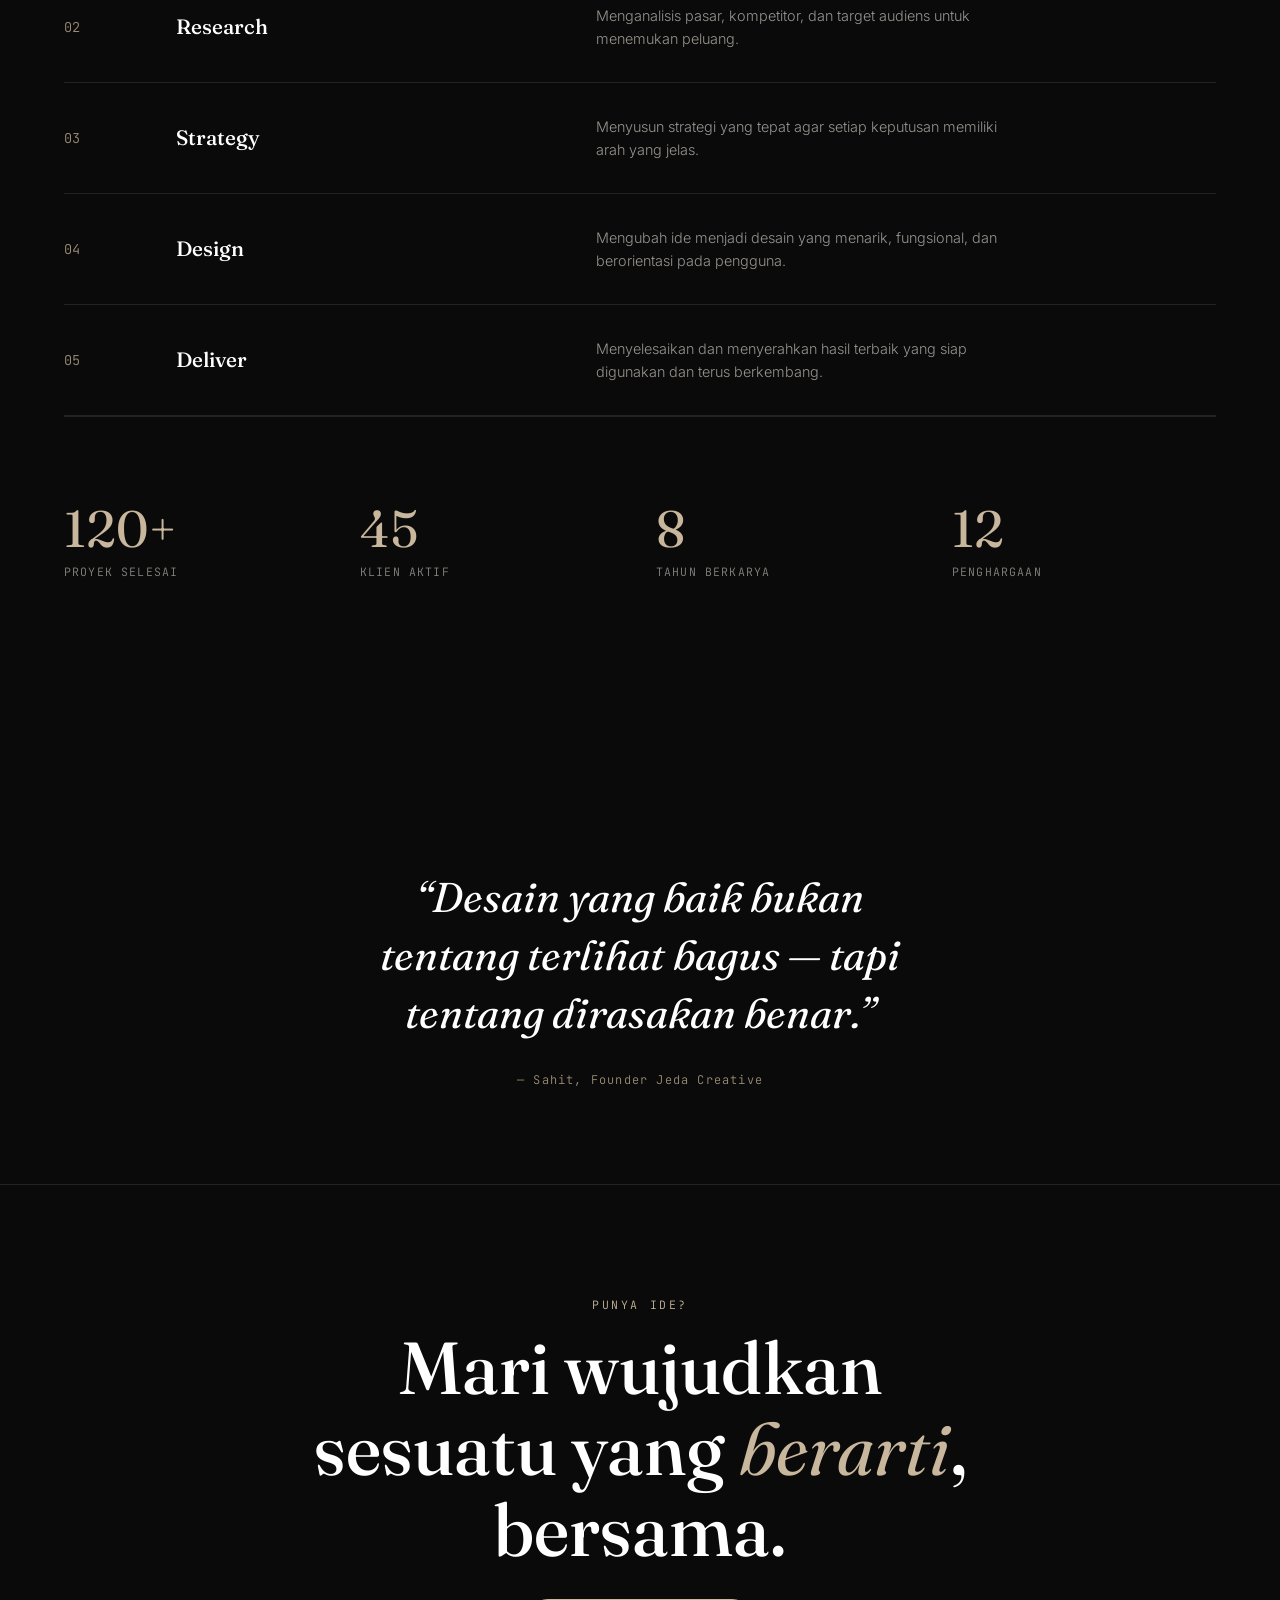
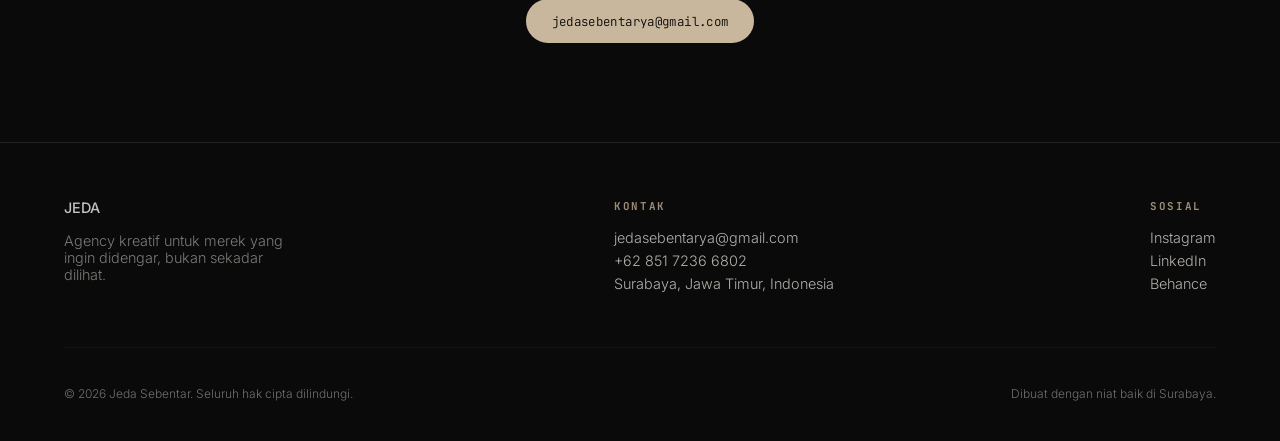
==== commit aef25254: "penambahan menu platform, dan edit minor" ====
--- a/index.html
+++ b/index.html
@@ -7,7 +7,7 @@
 <link rel="preconnect" href="https://fonts.googleapis.com">
 <link rel="preconnect" href="https://fonts.gstatic.com" crossorigin>
 <link href="https://fonts.googleapis.com/css2?family=Fraunces:ital,opsz,wght@0,9..144,300;0,9..144,400;0,9..144,500;0,9..144,600;1,9..144,400;1,9..144,500&family=Inter:wght@300;400;500;600&family=JetBrains+Mono:wght@400;500&display=swap" rel="stylesheet">
-<link rel="stylesheet" href="style.css">
+<link rel="stylesheet" href="css/style.css">
 </head>
 <body>
 
@@ -27,7 +27,7 @@
     </a>
     <nav class="navbar">
         <ul>
-            <li><a href="#">Platform</a></li>
+            <li><a href="platform.html">Platform</a></li>
             <li><a href="#">Company</a></li>
             <li><a href="#">Newsroom</a></li>
             <li>
@@ -48,7 +48,7 @@
     <div class="eyebrow">Jeda Agency - Surabaya 2026</div>
     <h1>Kami ubah ide jadi identitas yang <em>membekas</em>.</h1>
     <div class="hero-sub">
-      <p>Jeda adalah agency kreatif yang membantu merek berbicara lebih jujur, lebih berani, dan lebih lama diingat — lewat branding, desain digital, dan konten.</p>
+      <p>Jeda adalah agency kreatif yang membantu merek berbicara lebih jujur, lebih berani, dan lebih lama diingat lewat branding, desain digital, dan konten.</p>
       <div class="hero-cta">
         <a href="#kontak" class="btn-solid">Mulai Proyek →</a>
         <a href="#karya" class="btn">Lihat Karya</a>
@@ -183,7 +183,7 @@
   <div class="footer-col">
     <h5>Kontak</h5>
     <a href="mailto:jedasebentarya@gmail.com">jedasebentarya@gmail.com</a>
-    <a href="https://wa.me/6281234567890?text=Halo%20Jeda%20Agency,%20saya%20ingin%20berkonsultasi." target="_blank" rel="noopener noreferrer">+62 851 7236 6802</a>
+    <a href="https://wa.me/6285172366802?text=Halo%20Jeda%20Agency,%20saya%20ingin%20berkonsultasi." target="_blank" rel="noopener noreferrer">+62 851 7236 6802</a>
     <p>Surabaya, Jawa Timur, Indonesia</p>
   </div>
   <div class="footer-col">
@@ -198,6 +198,6 @@
   </div>
 </footer>
 
-<script src="script.js"></script>
+<script src="js/script.js"></script>
 </body>
 </html>
--- a/css/style.css
+++ b/css/style.css
@@ -0,0 +1,564 @@
+:root{
+  --black:#0A0A0A;
+  --black-soft:#131110;
+  --black-card:#17140f;
+  --white:#FFFFFF;
+  --cream:#EDE8E0;
+  --tan:#C8B79C;
+  --tan-dim:#9c8d76;
+  --line: rgba(200,183,156,0.14);
+}
+*{margin:0;padding:0;box-sizing:border-box;}
+html{scroll-behavior:smooth;}
+body{
+  background:var(--black);
+  color:var(--cream);
+  font-family:'Inter',sans-serif;
+  font-weight:300;
+  overflow-x:hidden;
+  cursor:default;
+}
+::selection{background:var(--tan);color:var(--black);}
+
+.eyebrow{
+  font-family:'JetBrains Mono',monospace;
+  font-size:0.72rem;
+  letter-spacing:0.22em;
+  text-transform:uppercase;
+  color:var(--tan);
+}
+em{
+  font-family:'Fraunces',serif;
+  font-style:italic;
+  font-weight:400;
+  color:var(--tan);
+}
+a{color:inherit;text-decoration:none;}
+img,svg{display:block;}
+
+/* grain overlay */
+.grain{
+  position:fixed;inset:0;
+  z-index:200;
+  pointer-events:none;
+  opacity:0.05;
+  mix-blend-mode:overlay;
+}
+
+/* NAV */
+.header{
+    width: 100%;
+    height: 90px;
+    display:flex;
+    position:fixed;
+    top:25px;
+    left:0;
+    right:0;
+    justify-content:space-between;
+    align-items:center;
+    z-index:999;
+
+    transition: all .3s ease;
+}
+
+.header.scrolled{
+  background: rgba(15, 15, 15, 0.35);
+
+  backdrop-filter: blur(20px);
+  -webkit-backdrop-filter: blur(20px);
+
+  border: 1px solid rgba(255, 255, 255, .08);
+
+  box-shadow: 0 10px 40px rgba(0, 0, 0, .25);
+
+  border-radius: 20px;
+}
+
+.container {
+  width: 90%;
+  max-width: 1500px;
+  margin: auto;
+  display: flex;
+  justify-content: space-between;
+  align-items: center;
+}
+
+.logo{
+
+    display:flex;
+
+    align-items:center;
+
+    gap:12px;
+
+    color:white;
+
+    font-size:28px;
+
+    font-weight:500;
+} 
+
+.logo img{
+  width: 150px;
+  height: auto;
+  object-fit: contain;
+  display: block;
+}
+
+.navbar{
+    background:rgba(255,255,255,.82);
+    backdrop-filter:blur(18px);
+    border-radius:18px;
+    padding:6px;
+}
+
+.navbar ul{
+    display:flex;
+    align-items:center;
+    gap:8px;
+    list-style:none;
+
+}
+
+.navbar a{
+
+    display:block;
+
+    padding:16px 24px;
+
+    color:#2f2f2f;
+
+    font-size:13px;
+
+    text-transform:uppercase;
+
+    letter-spacing:.08em;
+
+    border-radius:14px;
+
+    transition:.35s;
+
+}
+
+.navbar a:hover{
+
+    background:rgba(0,0,0,.05);
+
+}
+
+.logo .mark{
+  width:20px;height:20px;
+  transition:transform 0.6s cubic-bezier(.2,.9,.2,1);
+}
+.logo:hover .mark{transform:rotate(135deg);}
+
+
+.btn{
+  font-family:'JetBrains Mono',monospace;
+  font-size:0.75rem;
+  letter-spacing:0.05em;
+  color:var(--tan);
+  padding:0.7rem 1.3rem;
+  border-radius:100px;
+  transition:all 0.35s ease;
+  white-space:nowrap;
+  display:inline-block;
+}
+.btn:hover{
+  background:var(--tan);
+  color:var(--black);
+  border-color:var(--tan);
+}
+.menu-toggle{display:none;}
+
+.btn-dark{
+
+    background:#222;
+
+    color:white !important;
+
+    padding:16px 28px;
+
+}
+
+.btn-dark:hover{
+
+    background:#000;
+
+}
+
+/* HERO */
+.hero{
+  position:relative;
+  min-height:100vh;
+  display:flex;
+  flex-direction:column;
+  justify-content:center;
+  padding:10rem clamp(1.5rem,5vw,4rem) 4rem;
+  overflow:hidden;
+}
+.spotlight{
+  position:absolute;inset:0;
+  pointer-events:none;
+  background:radial-gradient(600px circle at var(--x,50%) var(--y,30%), rgba(200,183,156,0.10), transparent 60%);
+  transition:background 0.15s ease-out;
+  z-index:0;
+}
+.hero-inner{position:relative;z-index:1;max-width:1200px;}
+.hero h1{
+  font-family:'Fraunces',serif;
+  font-weight:500;
+  font-size:clamp(2.6rem,6.6vw,5.6rem);
+  line-height:1.06;
+  color:var(--white);
+  max-width:16ch;
+  letter-spacing:-0.01em;
+  margin-top:1.4rem;
+}
+.hero-sub{
+  display:flex;
+  justify-content:space-between;
+  align-items:flex-end;
+  gap:3rem;
+  margin-top:2.6rem;
+  max-width:1200px;
+  flex-wrap:wrap;
+}
+.hero-sub p{
+  max-width:34ch;
+  font-size:1rem;
+  line-height:1.7;
+  color:var(--cream);
+  opacity:0.75;
+}
+.hero-cta{
+  display:flex;gap:1rem;flex-shrink:0;
+  align-items:center;
+}
+.btn-solid{
+  font-family:'JetBrains Mono',monospace;
+  font-size:0.78rem;
+  background:var(--tan);
+  color:var(--black);
+  padding:0.85rem 1.6rem;
+  border-radius:100px;
+  letter-spacing:0.03em;
+  transition:transform 0.3s ease, background 0.3s ease;
+}
+.btn-solid:hover{transform:translateY(-2px);background:var(--white);}
+.scroll-cue{
+  position:absolute;
+  bottom:2.4rem;left:clamp(1.5rem,5vw,4rem);
+  display:flex;align-items:center;gap:0.6rem;
+  font-family:'JetBrains Mono',monospace;
+  font-size:0.68rem;
+  letter-spacing:0.15em;
+  color:var(--tan-dim);
+  z-index:1;
+}
+.scroll-cue .bar{
+  width:1px;height:32px;
+  background:linear-gradient(to bottom, var(--tan), transparent);
+  animation:pulse 2s ease-in-out infinite;
+}
+@keyframes pulse{0%,100%{opacity:0.3;}50%{opacity:1;}}
+
+/* MARQUEE */
+.marquee-strip{
+  border-top:1px solid var(--line);
+  border-bottom:1px solid var(--line);
+  padding:1.1rem 0;
+  overflow:hidden;
+  white-space:nowrap;
+  background:var(--black-soft);
+}
+.marquee-track{
+  display:inline-flex;
+  animation:scroll 32s linear infinite;
+}
+.marquee-track span{
+  font-family:'JetBrains Mono',monospace;
+  font-size:0.82rem;
+  letter-spacing:0.1em;
+  color:var(--tan-dim);
+  padding:0 2rem;
+  display:flex;align-items:center;gap:2rem;
+}
+.marquee-track span::after{content:'✳';color:var(--tan);margin-left:2rem;}
+@keyframes scroll{
+  from{transform:translateX(0);}
+  to{transform:translateX(-50%);}
+}
+
+/* SECTION SHELL */
+section{
+  padding:7rem clamp(1.5rem,5vw,4rem);
+  max-width:1400px;
+  margin:0 auto;
+}
+.section-head{
+  display:flex;
+  justify-content:space-between;
+  align-items:flex-end;
+  gap:2rem;
+  margin-bottom:3.6rem;
+  flex-wrap:wrap;
+  border-bottom:1px solid var(--line);
+  padding-bottom:1.8rem;
+}
+.section-head h2{
+  font-family:'Fraunces',serif;
+  font-weight:500;
+  font-size:clamp(1.9rem,3.4vw,2.8rem);
+  color:var(--white);
+}
+.section-head p{
+  max-width:34ch;
+  font-size:0.92rem;
+  line-height:1.6;
+  opacity:0.65;
+}
+
+/* SERVICES */
+.services-grid{
+  display:grid;
+  grid-template-columns:repeat(4,1fr);
+  gap:1px;
+  background:var(--line);
+  border:1px solid var(--line);
+}
+.service-card{
+  background:var(--black);
+  padding:2.4rem 2rem;
+  transition:background 0.4s ease;
+  position:relative;
+}
+.service-card:hover{background:var(--black-card);}
+.service-letter{
+  font-family:'Fraunces',serif;
+  font-style:italic;
+  font-size:2.2rem;
+  color:var(--tan-dim);
+  margin-bottom:1.6rem;
+  display:block;
+}
+.service-card h3{
+  font-family:'Fraunces',serif;
+  font-weight:500;
+  font-size:1.2rem;
+  color:var(--white);
+  margin-bottom:0.8rem;
+}
+.service-card p{
+  font-size:0.88rem;
+  line-height:1.65;
+  opacity:0.62;
+}
+
+/* WORK */
+.work-grid{
+  display:grid;
+  grid-template-columns:repeat(2,1fr);
+  gap:1.6px;
+}
+.work-card{
+  position:relative;
+  aspect-ratio:4/3;
+  overflow:hidden;
+  background:var(--black-card);
+  display:flex;
+  align-items:flex-end;
+  padding:1.8rem;
+  isolation:isolate;
+}
+.work-card .tex{
+  position:absolute;inset:0;
+  background:
+    radial-gradient(circle at 30% 20%, rgba(200,183,156,0.16), transparent 55%),
+    linear-gradient(135deg, #1b1712, #0c0b09);
+  transition:transform 0.7s cubic-bezier(.2,.9,.2,1);
+  z-index:-1;
+}
+.work-card:hover .tex{transform:scale(1.06);}
+.work-card .glyph{
+  position:absolute;
+  top:1.6rem;right:1.8rem;
+  font-family:'Fraunces',serif;
+  font-style:italic;
+  font-size:4.2rem;
+  color:rgba(200,183,156,0.14);
+  z-index:-1;
+}
+.work-meta{
+  display:flex;
+  justify-content:space-between;
+  align-items:flex-end;
+  width:100%;
+}
+.work-meta h3{
+  font-family:'Fraunces',serif;
+  font-weight:500;
+  font-size:1.3rem;
+  color:var(--white);
+}
+.work-meta span{
+  font-family:'JetBrains Mono',monospace;
+  font-size:0.7rem;
+  color:var(--tan);
+  letter-spacing:0.05em;
+}
+
+/* PROCESS */
+.process-list{
+  display:flex;
+  flex-direction:column;
+}
+.process-row{
+  display:grid;
+  grid-template-columns:80px 1fr 1.6fr;
+  gap:2rem;
+  align-items:center;
+  padding:2rem 0;
+  border-bottom:1px solid var(--line);
+  transition:padding-left 0.4s ease;
+}
+.process-row:hover{padding-left:0.8rem;}
+.process-row:first-child{border-top:1px solid var(--line);}
+.process-num{
+  font-family:'JetBrains Mono',monospace;
+  color:var(--tan-dim);
+  font-size:0.85rem;
+}
+.process-row h3{
+  font-family:'Fraunces',serif;
+  font-weight:500;
+  font-size:1.3rem;
+  color:var(--white);
+}
+.process-row p{
+  font-size:0.9rem;
+  line-height:1.6;
+  opacity:0.62;
+  max-width:48ch;
+}
+
+/* STATS */
+.stats{
+  display:grid;
+  grid-template-columns:repeat(4,1fr);
+  gap:2rem;
+  padding-top:5rem;
+  padding-bottom:5rem;
+  border-top:1px solid var(--line);
+}
+.stat h4{
+  font-family:'Fraunces',serif;
+  font-size:clamp(2.2rem,4vw,3.2rem);
+  color:var(--tan);
+  font-weight:400;
+}
+.stat span{
+  font-family:'JetBrains Mono',monospace;
+  font-size:0.72rem;
+  letter-spacing:0.1em;
+  text-transform:uppercase;
+  opacity:0.55;
+}
+
+/* QUOTE */
+.quote{
+  text-align:center;
+  padding:6rem clamp(1.5rem,5vw,4rem);
+}
+.quote blockquote{
+  font-family:'Fraunces',serif;
+  font-style:italic;
+  font-weight:400;
+  font-size:clamp(1.6rem,3.4vw,2.6rem);
+  line-height:1.4;
+  color:var(--white);
+  max-width:22ch;
+  margin:0 auto 1.6rem;
+}
+.quote cite{
+  font-family:'JetBrains Mono',monospace;
+  font-style:normal;
+  font-size:0.75rem;
+  letter-spacing:0.1em;
+  color:var(--tan-dim);
+}
+
+/* CTA FOOTER */
+.cta-block{
+  text-align:center;
+  padding:7rem clamp(1.5rem,5vw,4rem);
+  border-top:1px solid var(--line);
+  border-bottom:1px solid var(--line);
+}
+.cta-block h2{
+  font-family:'Fraunces',serif;
+  font-weight:500;
+  font-size:clamp(2.4rem,6vw,4.6rem);
+  color:var(--white);
+  line-height:1.1;
+  max-width:16ch;
+  margin:1rem auto 2.4rem;
+}
+
+footer{
+  padding:3.5rem clamp(1.5rem,5vw,4rem) 2.5rem;
+  display:flex;
+  justify-content:space-between;
+  align-items:flex-start;
+  flex-wrap:wrap;
+  gap:2rem;
+}
+.footer-col h5{
+  font-family:'JetBrains Mono',monospace;
+  font-size:0.68rem;
+  letter-spacing:0.15em;
+  text-transform:uppercase;
+  color:var(--tan-dim);
+  margin-bottom:1rem;
+}
+.footer-col p, .footer-col a{
+  font-size:0.9rem;
+  opacity:0.75;
+  display:block;
+  margin-bottom:0.4rem;
+}
+.footer-col a:hover{opacity:1;color:var(--tan);}
+.footer-bottom{
+  width:100%;
+  display:flex;
+  justify-content:space-between;
+  padding-top:2.4rem;
+  margin-top:1rem;
+  border-top:1px solid var(--line);
+  font-size:0.75rem;
+  opacity:0.45;
+  flex-wrap:wrap;
+  gap:1rem;
+}
+
+@media (max-width:900px){
+  .services-grid{grid-template-columns:repeat(2,1fr);}
+  .work-grid{grid-template-columns:1fr;}
+  .stats{grid-template-columns:repeat(2,1fr);row-gap:2.4rem;}
+  .process-row{grid-template-columns:50px 1fr;}
+  .process-row p{grid-column:1/-1;}
+}
+@media (max-width:700px){
+  nav ul{display:none;}
+  .services-grid{grid-template-columns:1fr;}
+  .hero-sub{flex-direction:column;align-items:flex-start;}
+}
+
+@media (prefers-reduced-motion: reduce){
+  *{animation:none !important; transition:none !important;}
+}
+
+:focus-visible{
+  outline:2px solid var(--tan);
+  outline-offset:3px;
+}
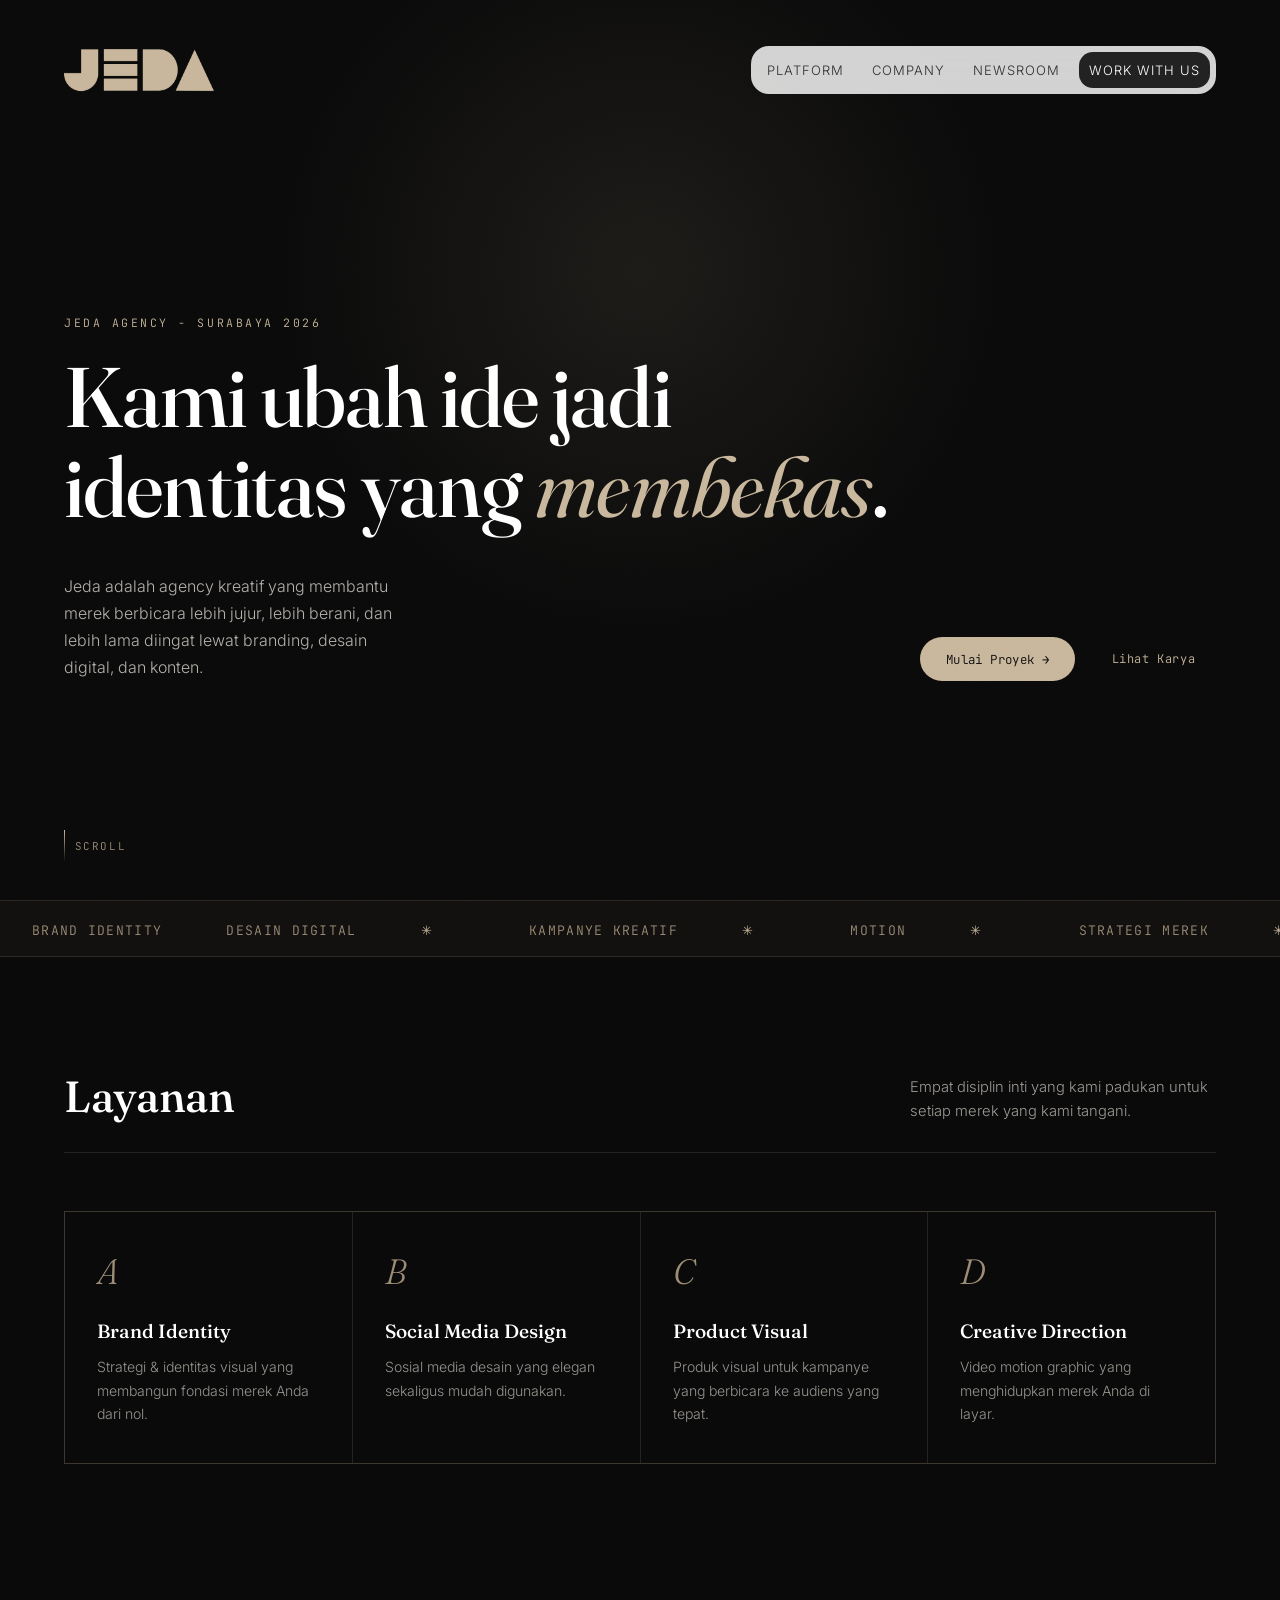
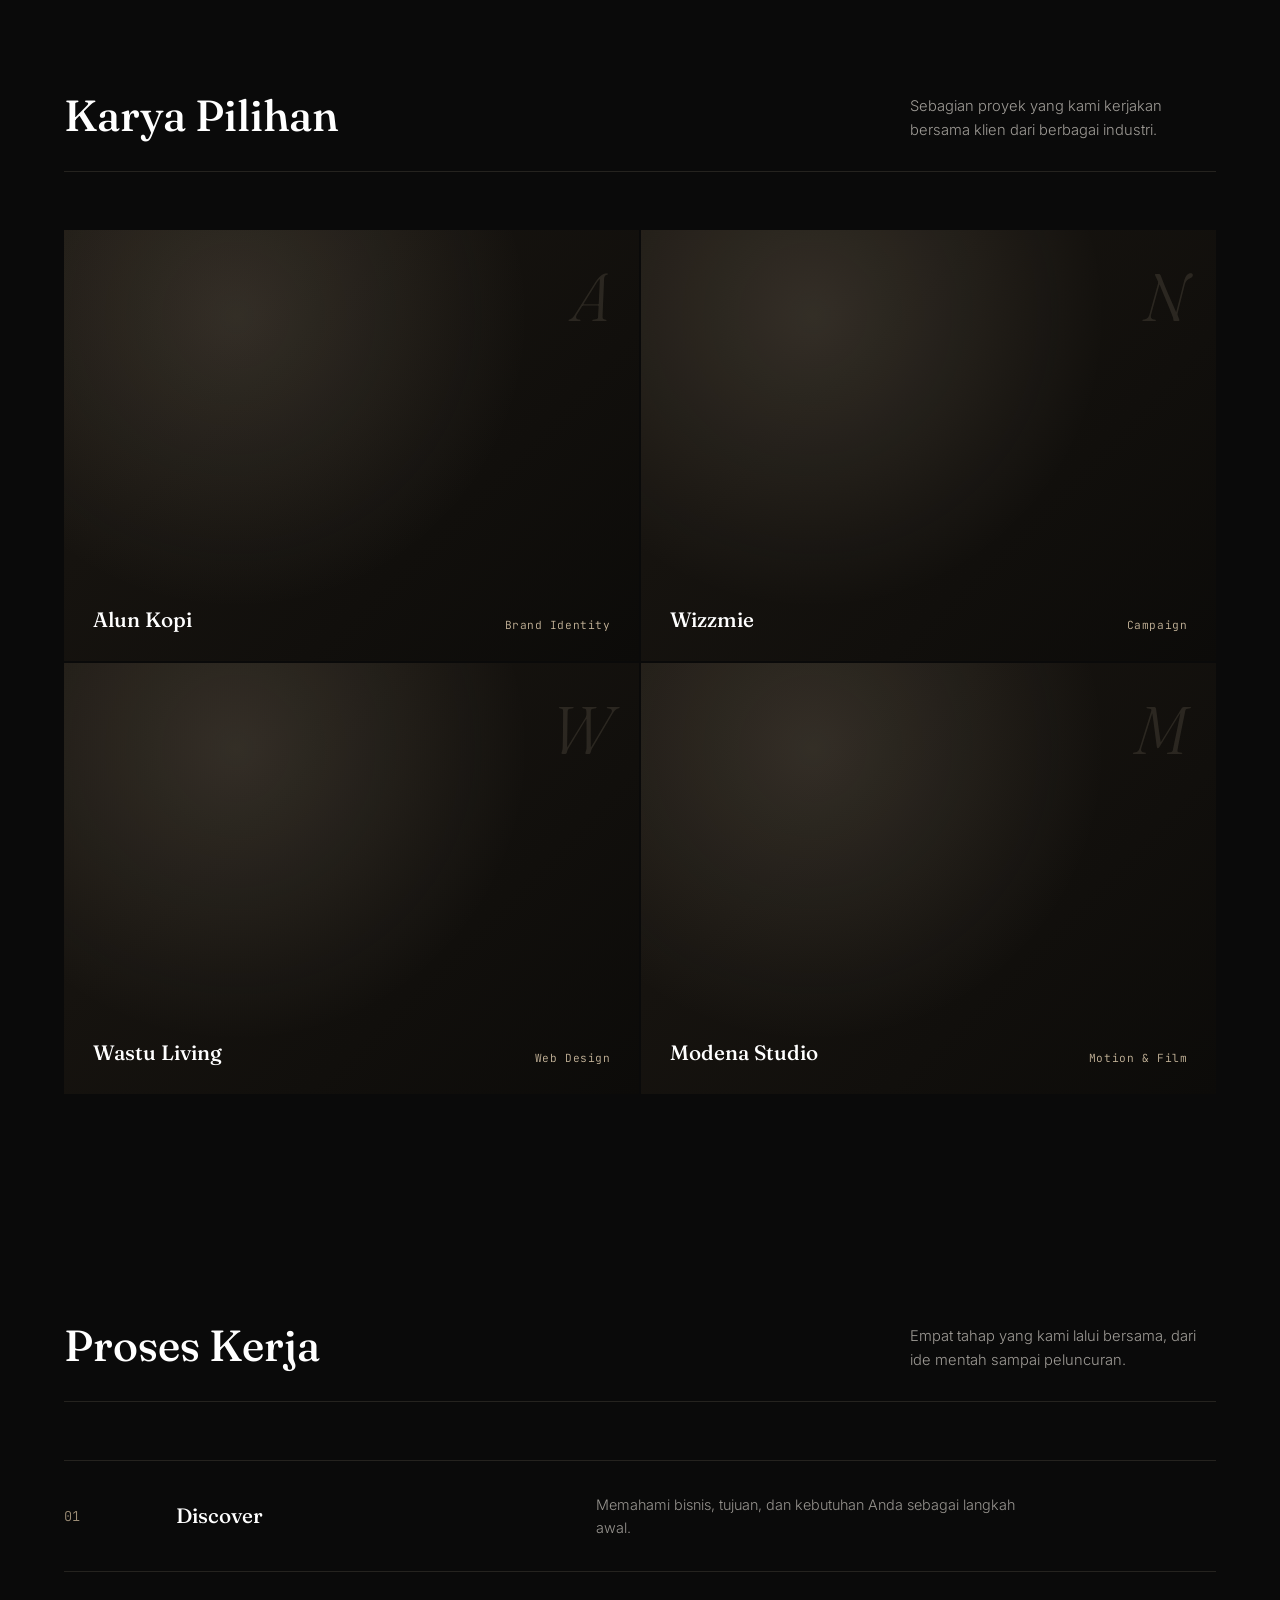
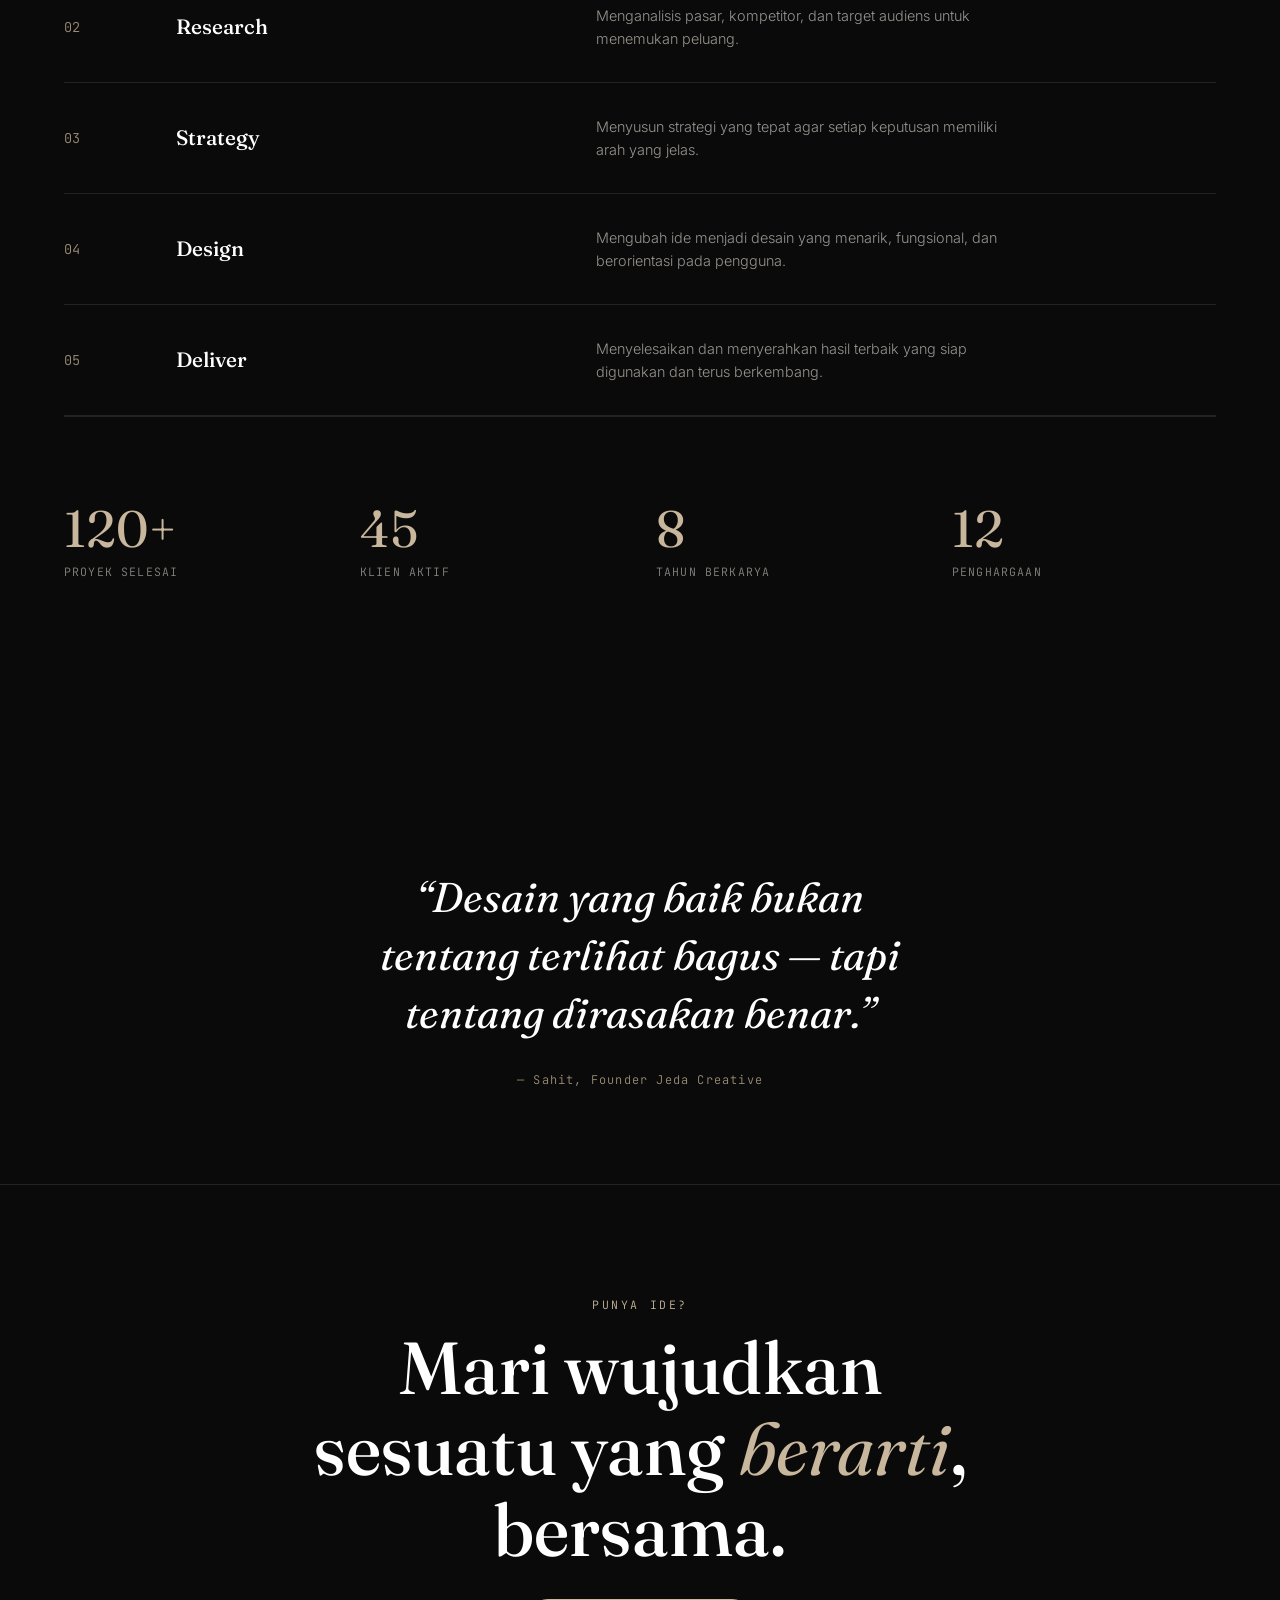
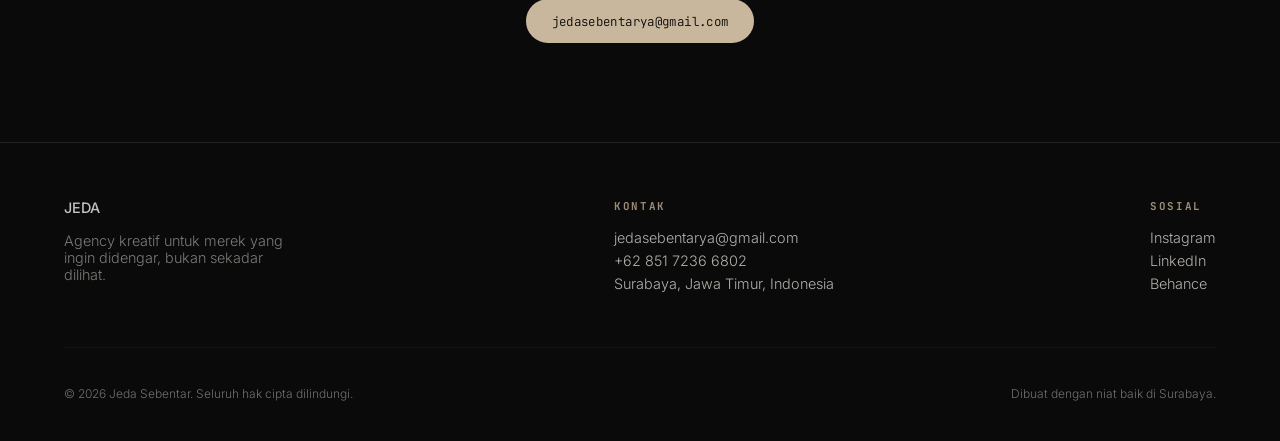
==== commit 12df8dac: "perubahan navbar pada page platform" ====
--- a/index.html
+++ b/index.html
@@ -18,11 +18,15 @@
   <rect width="100%" height="100%" filter="url(#noise)"/>
 </svg>
 
+<div id="loader">
+  <img src="assets/logo/logo-jeda.png" alt="logo">
+</div>
+
 <!-- ================= HEADER ================= -->
 <header class="header">
 
   <div class="container">
-    <a href="#" class="logo">
+    <a href="index.html" class="logo">
         <img src="assets/logo/logo-jeda.png" alt="">
     </a>
     <nav class="navbar">
--- a/css/style.css
+++ b/css/style.css
@@ -19,6 +19,32 @@
   cursor:default;
 }
 ::selection{background:var(--tan);color:var(--black);}
+
+#loader{
+  position: fixed;
+  inset: 0;
+  background: #111;
+  display: flex;
+  justify-content: center;
+  align-items: center;
+  z-index: 99999;
+
+  opacity: 1;
+  visibility: visible;
+  transition: opacity 0.6s ease, visibility 0.6s ease;
+}
+
+#loader.hide{
+  opacity: 0;
+  visibility: hidden;
+  pointer-events: none;
+}
+
+#loader img{
+  width: 140px;
+  height: auto;
+  animation: logoPulse 2s ease-in-out infinite;
+}
 
 .eyebrow{
   font-family:'JetBrains Mono',monospace;
@@ -124,7 +150,7 @@
 
     display:block;
 
-    padding:16px 24px;
+    padding:10px 10px;
 
     color:#2f2f2f;
 
@@ -177,7 +203,7 @@
 
     color:white !important;
 
-    padding:16px 28px;
+    padding:10px 20px;
 
 }
 
@@ -558,6 +584,23 @@
   *{animation:none !important; transition:none !important;}
 }
 
+@keyframes logoPulse{
+  0%{
+    opacity: 0.4;
+    transform: scale(0.98);
+  }
+
+  50%{
+    opacity: 1;
+    transform: scale(1);
+  }
+
+  100%{
+    opacity:0.4;
+    transform:scale(0.98);
+  }
+}
+
 :focus-visible{
   outline:2px solid var(--tan);
   outline-offset:3px;
